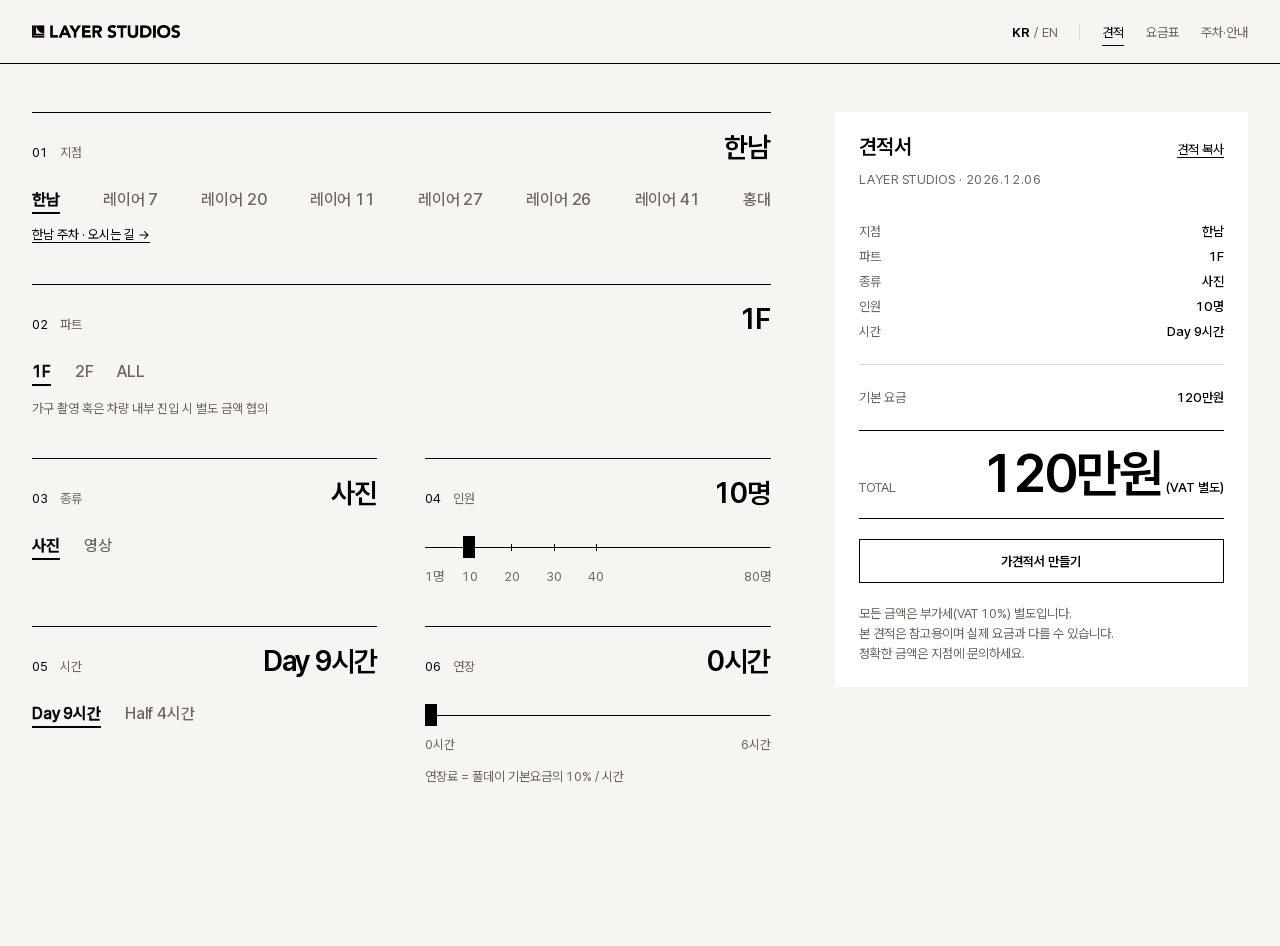
==== index.html @ f5bd0061 "Paper-toned page with the receipt as a white sheet - Page and header use an off-white paper colour (" ====
<!DOCTYPE html>
<html lang="ko">

<head>
    <meta charset="UTF-8">
    <meta name="viewport" content="width=device-width, initial-scale=1.0, viewport-fit=cover">
    <!-- 지점 주소(/hannam, /layer7 …)로 열려도 상대 경로 파일은 항상 루트에서 찾는다 -->
    <base href="/">
    <title>LAYER STUDIOS — 견적 산출기</title>
    <meta name="theme-color" content="#f6f5f1">

    <!-- SVG를 우선 쓰고, 지원하지 않는 브라우저는 .ico로 떨어진다 -->
    <link rel="icon" href="favicon.svg" type="image/svg+xml">
    <link rel="icon" href="favicon.ico" sizes="16x16 32x32 48x48">
    <link rel="apple-touch-icon" href="apple-touch-icon.png">
    <!-- Pretendard v1.3.9 자체 호스팅 (fonts/). 외부 CDN 의존 없음.
         동적 서브셋이라 브라우저는 화면에 실제 쓰인 글자의 조각만 내려받는다. -->
    <link rel="stylesheet" href="fonts/inter-tight.css">
    <link rel="stylesheet" href="fonts/pretendard.css">
    <link rel="stylesheet" href="style.css">
</head>

<body>
    <header class="masthead">
        <!-- 본문(.workbench)과 같은 폭·여백으로 맞춘다 -->
        <div class="mh-in">
            <a class="mh-logo" href="./" aria-label="LAYER STUDIOS">
                <img src="logo.png" alt="LAYER STUDIOS" decoding="async">
            </a>
            <!-- 계산기 ↔ 요금표 전환. 요금표는 같은 지점·선택을 공유한다 -->
            <nav class="mh-nav" aria-label="화면 전환">
                <!-- 언어 전환. 누르면 반대 언어로 바뀌고, 라벨은 바꿀 대상 언어를 보여준다 -->
                <button class="mh-lang" id="lang-btn" data-lang-toggle aria-label="English"><span class="on">KR</span><i>/</i><span>EN</span></button>
                <button data-view="calc" class="on" aria-pressed="true" data-i18n="nav_calc">견적</button>
                <button data-view="sheet" aria-pressed="false" data-i18n="nav_sheet">요금표</button>
                <button data-view="info" aria-pressed="false" data-i18n="nav_info">주차·안내</button>
            </nav>
        </div>
    </header>

    <main class="workbench">
        <!-- ── 조작 패널 ────────────────────────────── -->
        <section class="controls">
            <div class="row">
                <div class="row-h"><span class="row-n">01</span><span data-i18n="row_studio">지점</span><em id="v-studio">한남</em></div>
                <div class="opts" id="opts-studio">
                    <button data-set="studio" data-v="HANNAM" class="on">한남</button>
                    <button data-set="studio" data-v="LAYER7">레이어 7</button>
                    <button data-set="studio" data-v="LAYER20">레이어 20</button>
                    <button data-set="studio" data-v="LAYER11">레이어 11</button>
                    <button data-set="studio" data-v="LAYER27">레이어 27</button>
                    <button data-set="studio" data-v="LAYER26">레이어 26</button>
                    <button data-set="studio" data-v="LAYER41">레이어 41</button>
                    <button data-set="studio" data-v="HONGDAE">홍대</button>
                </div>
                <!-- 지점을 고른 직후가 주차·위치가 궁금해지는 때 — 그 지점의 안내 화면으로 바로 간다 (app.js paint가 채운다) -->
                <a class="row-link" id="info-link" href="/hannam/info" data-goto="info">한남 주차 · 오시는 길 →</a>
            </div>

            <div class="row">
                <div class="row-h"><span class="row-n">02</span><span data-i18n="row_part">파트</span><em id="v-part">1F</em></div>
                <div class="opts" id="opts-part"></div>
                <p class="note" data-i18n="note_part">가구 촬영 혹은 차량 내부 진입 시 별도 금액 협의</p>
            </div>

            <div class="row" id="row-type">
                <div class="row-h"><span class="row-n">03</span><span data-i18n="row_type">종류</span><em id="v-type">사진</em></div>
                <div class="opts">
                    <button data-set="type" data-v="photo" class="on" data-i18n="type_photo">사진</button>
                    <button data-set="type" data-v="video" data-i18n="type_video">영상</button>
                </div>
            </div>

            <div class="row">
                <div class="row-h"><span class="row-n">04</span><span data-i18n="row_personnel">인원</span><em id="v-personnel">10명</em></div>
                <div class="slider">
                    <div class="track">
                        <input type="range" data-rng="personnel" id="rng-personnel" min="1" max="80" value="10" step="1"
                            aria-label="촬영 인원">
                        <!-- 요금이 바뀌는 인원 구간의 끝. app.js renderTicks가 지점별로 채운다 -->
                        <div class="ticks" id="ticks-personnel" aria-hidden="true"></div>
                    </div>
                    <div class="scale" id="scale-personnel"><span>1명</span><span>80명</span></div>
                </div>
            </div>

            <div class="row" id="row-time">
                <div class="row-h"><span class="row-n">05</span><span data-i18n="row_time">시간</span><em id="v-time">Day 9시간</em></div>
                <div class="opts" id="time-dayhalf">
                    <button data-set="time" data-v="day" class="on" data-i18n="day9">Day 9시간</button>
                    <button data-set="time" data-v="half" data-i18n="half4">Half 4시간</button>
                </div>
                <div class="slider" id="time-hourly" hidden>
                    <input type="range" data-rng="hours" id="rng-hours" min="1" max="12" value="1" step="1"
                        aria-label="이용 시간">
                    <div class="scale" id="scale-hours"><span>1시간</span><span>12시간</span></div>
                </div>
            </div>

            <div class="row" id="row-extra">
                <div class="row-h"><span class="row-n">06</span><span data-i18n="row_extra">연장</span><em id="v-extra">0시간</em></div>
                <div class="slider">
                    <input type="range" data-rng="extraHours" id="rng-extra" min="0" max="6" value="0" step="1"
                        aria-label="연장 시간">
                    <div class="scale" id="scale-extra"><span>0시간</span><span>6시간</span></div>
                </div>
                <p class="note" data-i18n="note_extra">연장료 = 풀데이 기본요금의 10% / 시간</p>
            </div>

            <div class="row" id="row-options" hidden>
                <div class="row-h"><span class="row-n">07</span><span data-i18n="row_options">옵션</span><em class="tag" data-i18n="tag_hongdae">홍대 전용</em></div>
                <div class="opts opts-check">
                    <button data-opt="GREENHOUSE"><span data-i18n="opt_greenhouse">그린하우스</span> <b id="p-greenhouse">+4만원/시간</b></button>
                    <!-- 백가든은 전관(16인 이상)에서만 추가 옵션. 시간제 A 는 백가든이 포함된 요금이다 -->
                    <button data-opt="BACKGARDEN" hidden><span data-i18n="opt_backgarden">백가든</span> <b id="p-backgarden"></b></button>
                </div>
            </div>
        </section>

        <!-- ── 요금표 ───────────────────────────────── -->
        <!-- 엔진 데이터로 표를 그리고, 현재 선택된 칸을 강조한다.
             칸을 누르면 그 조건이 계산기에 그대로 반영된다.
             아래에는 도면이 들어간 원본 요금표 이미지를 붙인다. -->
        <section class="sheet" id="sheet-view" hidden>
            <div class="row">
                <div class="row-h"><span class="row-n">01</span><span data-i18n="row_studio">지점</span><em id="v-studio-sheet">한남</em></div>
                <div class="opts" id="opts-studio-sheet"></div>
            </div>
            <div class="sh" id="sheet-body"></div>
        </section>

        <!-- ── 안내 ─────────────────────────────────── -->
        <!-- 지점별 주소 · 오시는 길 · 주차 · 발전차 · 전력. 내용은 info.js -->
        <section class="sheet info" id="info-view" hidden>
            <div class="row">
                <div class="row-h"><span class="row-n">01</span><span data-i18n="row_studio">지점</span><em id="v-studio-info">한남</em></div>
                <div class="opts" id="opts-studio-info"></div>
            </div>
            <div id="info-body"></div>
        </section>

        <!-- ── 견적서 ───────────────────────────────── -->
        <aside class="dock" id="dock">
            <button class="peek" id="peek" aria-expanded="false" aria-controls="paper">
                <span class="peek-k">Total</span>
                <span class="peek-v" id="peek-v">120만원</span>
                <span class="peek-cue" id="peek-cue">견적서</span>
            </button>

            <div class="paper" id="paper">
                <div class="paper-in">
                    <div class="rc-head">
                        <div class="rc-title" data-i18n="rc_title">견적서</div>
                        <!-- 견적 내용을 글자로 복사 — 메신저·메일에 바로 붙인다. 내용은 app.js paint가 채운다 -->
                        <button class="copy" id="rc-copy" data-i18n="rc_copy">견적 복사</button>
                    </div>
                    <div class="rc-meta" id="rc-meta">LAYER STUDIOS</div>
                    <div id="rc-spec"></div>
                    <div class="rc-rule"></div>
                    <div id="rc-charges"></div>
                    <div id="rc-total"></div>
                    <div id="rc-stamp"></div>
                    <!-- 지금 견적을 A4 문서로 연다 (app.js renderDoc) -->
                    <button class="rc-doc" id="doc-open" data-i18n="doc_open">가견적서 만들기</button>
                    <p class="rc-foot" data-i18n-html="rc_foot">모든 금액은 부가세(VAT 10%) 별도입니다.<br>본 견적은 참고용이며 실제 요금과 다를 수 있습니다.<br>정확한 금액은 지점에 문의하세요.</p>
                </div>
            </div>
        </aside>
    </main>

    <div class="dock-scrim" id="dock-scrim"></div>

    <!-- ── 가견적서 — 화면 전체를 덮는 A4 문서. 인쇄하면 이 종이만 나온다 ── -->
    <div class="doc" id="doc" hidden role="dialog" aria-modal="true" aria-labelledby="doc-print">
        <div class="doc-bar">
            <button data-doc-close data-i18n="doc_close">닫기</button>
            <button class="doc-go" id="doc-print" data-doc-print data-i18n="doc_print">PDF로 저장 / 인쇄</button>
        </div>
        <!-- 좁은 화면에서만 보이는 입력 칸. 아래 종이는 축소된 미리보기라 여기서 적는다 -->
        <form class="doc-form" id="doc-form" onsubmit="return false">
            <label><span data-i18n="doc_to">수신</span><input data-doc="to" autocomplete="off"></label>
            <label><span data-i18n="doc_shoot">촬영 예정일</span><input data-doc="shoot" autocomplete="off"></label>
            <label><span data-i18n="doc_memo">비고</span><textarea data-doc="memo" rows="1"></textarea></label>
        </form>
        <!-- 종이는 늘 A4 폭(794px)으로 짜고, 화면이 좁으면 통째로 축소한다 (app.js fitDoc) -->
        <div class="doc-fit" id="doc-fit"><article class="doc-page" id="doc-page"></article></div>
    </div>

    <script src="engine.js"></script>
    <script src="info.js"></script>
    <script src="app.js"></script>
</body>

</html>
---- fonts/inter-tight.css ----
/*
Inter Tight — 영문·숫자용. 한글은 Pretendard가 맡는다.
Copyright 2022 The Inter Tight Project Authors (https://github.com/googlefonts/inter-tight)

This Font Software is licensed under the SIL Open Font License, Version 1.1.
The license text is in OFL.txt in this folder, and is also available with a FAQ at:
http://scripts.sil.org/OFL
*/
/* latin — 가변 폰트 한 파일로 굵기 100~900을 모두 쓴다 */
@font-face {
	font-family: 'Inter Tight';
	font-style: normal;
	font-display: swap;
	font-weight: 100 900;
	src: url(./woff2/InterTight.latin.woff2) format('woff2');
	unicode-range: U+0000-00FF, U+0131, U+0152-0153, U+02BB-02BC, U+02C6, U+02DA, U+02DC, U+0304, U+0308, U+0329, U+2000-206F, U+20AC, U+2122, U+2191, U+2193, U+2212, U+2215, U+FEFF, U+FFFD;
}
---- fonts/pretendard.css ----
/*
Copyright (c) 2021 Kil Hyung-jin, with Reserved Font Name Pretendard.
https://github.com/orioncactus/pretendard

This Font Software is licensed under the SIL Open Font License, Version 1.1.
This license is copied below, and is also available with a FAQ at:
http://scripts.sil.org/OFL
*/
/* [0] */
@font-face {
	font-family: 'Pretendard Variable';
	font-style: normal;
	font-display: swap;
	font-weight: 45 920;
	src: url(./woff2/PretendardVariable.subset.0.woff2) format('woff2-variations');
	unicode-range: U+f9ca-fa0b, U+ff03-ff05, U+ff07, U+ff0a-ff0b, U+ff0d-ff19, U+ff1b, U+ff1d, U+ff20-ff5b, U+ff5d, U+ffe0-ffe3, U+ffe5-ffe6;
}

/* [1] */
@font-face {
	font-family: 'Pretendard Variable';
	font-style: normal;
	font-display: swap;
	font-weight: 45 920;
	src: url(./woff2/PretendardVariable.subset.1.woff2) format('woff2-variations');
	unicode-range: U+d723-d728, U+d72a-d733, U+d735-d748, U+d74a-d74f, U+d752-d753, U+d755-d757, U+d75a-d75f, U+d762-d764, U+d766-d768, U+d76a-d76b, U+d76d-d76f, U+d771-d787, U+d789-d78b, U+d78d-d78f, U+d791-d797, U+d79a, U+d79c, U+d79e-d7a3, U+f900-f909, U+f90b-f92e;
}

/* [2] */
@font-face {
	font-family: 'Pretendard Variable';
	font-style: normal;
	font-display: swap;
	font-weight: 45 920;
	src: url(./woff2/PretendardVariable.subset.2.woff2) format('woff2-variations');
	unicode-range: U+d679-d68b, U+d68e-d69e, U+d6a0, U+d6a2-d6a7, U+d6a9-d6c3, U+d6c6-d6c7, U+d6c9-d6cb, U+d6cd-d6d3, U+d6d5-d6d6, U+d6d8-d6e3, U+d6e5-d6e7, U+d6e9-d6fb, U+d6fd-d717, U+d719-d71f, U+d721-d722;
}

/* [3] */
@font-face {
	font-family: 'Pretendard Variable';
	font-style: normal;
	font-display: swap;
	font-weight: 45 920;
	src: url(./woff2/PretendardVariable.subset.3.woff2) format('woff2-variations');
	unicode-range: U+d5bc-d5c7, U+d5ca-d5cb, U+d5cd-d5cf, U+d5d1-d5d7, U+d5d9-d5da, U+d5dc, U+d5de-d5e3, U+d5e6-d5e7, U+d5e9-d5eb, U+d5ed-d5f6, U+d5f8, U+d5fa-d5ff, U+d602-d603, U+d605-d607, U+d609-d60f, U+d612-d613, U+d616-d61b, U+d61d-d637, U+d63a-d63b, U+d63d-d63f, U+d641-d647, U+d64a-d64c, U+d64e-d653, U+d656-d657, U+d659-d65b, U+d65d-d666, U+d668, U+d66a-d678;
}

/* [4] */
@font-face {
	font-family: 'Pretendard Variable';
	font-style: normal;
	font-display: swap;
	font-weight: 45 920;
	src: url(./woff2/PretendardVariable.subset.4.woff2) format('woff2-variations');
	unicode-range: U+d507, U+d509-d50b, U+d50d-d513, U+d515-d53b, U+d53e-d53f, U+d541-d543, U+d545-d54c, U+d54e, U+d550, U+d552-d557, U+d55a-d55b, U+d55d-d55f, U+d561-d564, U+d566-d567, U+d56a, U+d56c, U+d56e-d573, U+d576-d577, U+d579-d583, U+d585-d586, U+d58a-d5a4, U+d5a6-d5bb;
}

/* [5] */
@font-face {
	font-family: 'Pretendard Variable';
	font-style: normal;
	font-display: swap;
	font-weight: 45 920;
	src: url(./woff2/PretendardVariable.subset.5.woff2) format('woff2-variations');
	unicode-range: U+d464-d477, U+d47a-d47b, U+d47d-d47f, U+d481-d487, U+d489-d48a, U+d48c, U+d48e-d4e7, U+d4e9-d503, U+d505-d506;
}

/* [6] */
@font-face {
	font-family: 'Pretendard Variable';
	font-style: normal;
	font-display: swap;
	font-weight: 45 920;
	src: url(./woff2/PretendardVariable.subset.6.woff2) format('woff2-variations');
	unicode-range: U+d3bf-d3c7, U+d3ca-d3cf, U+d3d1-d3eb, U+d3ee-d3ef, U+d3f1-d3f3, U+d3f5-d3fb, U+d3fd-d400, U+d402-d45b, U+d45d-d463;
}

/* [7] */
@font-face {
	font-family: 'Pretendard Variable';
	font-style: normal;
	font-display: swap;
	font-weight: 45 920;
	src: url(./woff2/PretendardVariable.subset.7.woff2) format('woff2-variations');
	unicode-range: U+d2ff, U+d302-d304, U+d306-d30b, U+d30f, U+d311-d313, U+d315-d31b, U+d31e, U+d322-d324, U+d326-d327, U+d32a-d32b, U+d32d-d32f, U+d331-d337, U+d339-d33c, U+d33e-d37b, U+d37e-d37f, U+d381-d383, U+d385-d38b, U+d38e-d390, U+d392-d397, U+d39a-d39b, U+d39d-d39f, U+d3a1-d3a7, U+d3a9-d3aa, U+d3ac, U+d3ae-d3b3, U+d3b5-d3b7, U+d3b9-d3bb, U+d3bd-d3be;
}

/* [8] */
@font-face {
	font-family: 'Pretendard Variable';
	font-style: normal;
	font-display: swap;
	font-weight: 45 920;
	src: url(./woff2/PretendardVariable.subset.8.woff2) format('woff2-variations');
	unicode-range: U+d257-d27f, U+d281-d29b, U+d29d-d29f, U+d2a1-d2ab, U+d2ad-d2b7, U+d2ba-d2bb, U+d2bd-d2bf, U+d2c1-d2c7, U+d2c9-d2ef, U+d2f2-d2f3, U+d2f5-d2f7, U+d2f9-d2fe;
}

/* [9] */
@font-face {
	font-family: 'Pretendard Variable';
	font-style: normal;
	font-display: swap;
	font-weight: 45 920;
	src: url(./woff2/PretendardVariable.subset.9.woff2) format('woff2-variations');
	unicode-range: U+d1b4, U+d1b6-d1f3, U+d1f5-d22b, U+d22e-d22f, U+d231-d233, U+d235-d23b, U+d23d-d240, U+d242-d256;
}

/* [10] */
@font-face {
	font-family: 'Pretendard Variable';
	font-style: normal;
	font-display: swap;
	font-weight: 45 920;
	src: url(./woff2/PretendardVariable.subset.10.woff2) format('woff2-variations');
	unicode-range: U+d105-d12f, U+d132-d133, U+d135-d137, U+d139-d13f, U+d141-d142, U+d144, U+d146-d14b, U+d14e-d14f, U+d151-d153, U+d155-d15b, U+d15e-d187, U+d189-d19f, U+d1a2-d1a3, U+d1a5-d1a7, U+d1a9-d1af, U+d1b2-d1b3;
}

/* [11] */
@font-face {
	font-family: 'Pretendard Variable';
	font-style: normal;
	font-display: swap;
	font-weight: 45 920;
	src: url(./woff2/PretendardVariable.subset.11.woff2) format('woff2-variations');
	unicode-range: U+d04b-d04f, U+d051-d057, U+d059-d06b, U+d06d-d06f, U+d071-d073, U+d075-d07b, U+d07e-d0a3, U+d0a6-d0a7, U+d0a9-d0ab, U+d0ad-d0b3, U+d0b6, U+d0b8, U+d0ba-d0bf, U+d0c2-d0c3, U+d0c5-d0c7, U+d0c9-d0cf, U+d0d2, U+d0d6-d0db, U+d0de-d0df, U+d0e1-d0e3, U+d0e5-d0eb, U+d0ee-d0f0, U+d0f2-d104;
}

/* [12] */
@font-face {
	font-family: 'Pretendard Variable';
	font-style: normal;
	font-display: swap;
	font-weight: 45 920;
	src: url(./woff2/PretendardVariable.subset.12.woff2) format('woff2-variations');
	unicode-range: U+cfa2-cfc3, U+cfc5-cfdf, U+cfe2-cfe3, U+cfe5-cfe7, U+cfe9-cff4, U+cff6-cffb, U+cffd-cfff, U+d001-d003, U+d005-d017, U+d019-d033, U+d036-d037, U+d039-d03b, U+d03d-d04a;
}

/* [13] */
@font-face {
	font-family: 'Pretendard Variable';
	font-style: normal;
	font-display: swap;
	font-weight: 45 920;
	src: url(./woff2/PretendardVariable.subset.13.woff2) format('woff2-variations');
	unicode-range: U+cef0-cef3, U+cef6, U+cef9-ceff, U+cf01-cf03, U+cf05-cf07, U+cf09-cf0f, U+cf11-cf12, U+cf14-cf1b, U+cf1d-cf1f, U+cf21-cf2f, U+cf31-cf53, U+cf56-cf57, U+cf59-cf5b, U+cf5d-cf63, U+cf66, U+cf68, U+cf6a-cf6f, U+cf71-cf84, U+cf86-cf8b, U+cf8d-cfa1;
}

/* [14] */
@font-face {
	font-family: 'Pretendard Variable';
	font-style: normal;
	font-display: swap;
	font-weight: 45 920;
	src: url(./woff2/PretendardVariable.subset.14.woff2) format('woff2-variations');
	unicode-range: U+ce3c-ce57, U+ce5a-ce5b, U+ce5d-ce5f, U+ce61-ce67, U+ce6a, U+ce6c, U+ce6e-ce73, U+ce76-ce77, U+ce79-ce7b, U+ce7d-ce83, U+ce85-ce88, U+ce8a-ce8f, U+ce91-ce93, U+ce95-ce97, U+ce99-ce9f, U+cea2, U+cea4-ceab, U+cead-cee3, U+cee6-cee7, U+cee9-ceeb, U+ceed-ceef;
}

/* [15] */
@font-face {
	font-family: 'Pretendard Variable';
	font-style: normal;
	font-display: swap;
	font-weight: 45 920;
	src: url(./woff2/PretendardVariable.subset.15.woff2) format('woff2-variations');
	unicode-range: U+cd92-cd93, U+cd96-cd97, U+cd99-cd9b, U+cd9d-cda3, U+cda6-cda8, U+cdaa-cdaf, U+cdb1-cdc3, U+cdc5-cdcb, U+cdcd-cde7, U+cde9-ce03, U+ce05-ce1f, U+ce22-ce34, U+ce36-ce3b;
}

/* [16] */
@font-face {
	font-family: 'Pretendard Variable';
	font-style: normal;
	font-display: swap;
	font-weight: 45 920;
	src: url(./woff2/PretendardVariable.subset.16.woff2) format('woff2-variations');
	unicode-range: U+ccef-cd07, U+cd0a-cd0b, U+cd0d-cd1a, U+cd1c, U+cd1e-cd2b, U+cd2d-cd5b, U+cd5d-cd77, U+cd79-cd91;
}

/* [17] */
@font-face {
	font-family: 'Pretendard Variable';
	font-style: normal;
	font-display: swap;
	font-weight: 45 920;
	src: url(./woff2/PretendardVariable.subset.17.woff2) format('woff2-variations');
	unicode-range: U+cc3f-cc43, U+cc46-cc47, U+cc49-cc4b, U+cc4d-cc53, U+cc55-cc58, U+cc5a-cc5f, U+cc61-cc97, U+cc9a-cc9b, U+cc9d-cc9f, U+cca1-cca7, U+ccaa, U+ccac, U+ccae-ccb3, U+ccb6-ccb7, U+ccb9-ccbb, U+ccbd-cccf, U+ccd1-cce3, U+cce5-ccee;
}

/* [18] */
@font-face {
	font-family: 'Pretendard Variable';
	font-style: normal;
	font-display: swap;
	font-weight: 45 920;
	src: url(./woff2/PretendardVariable.subset.18.woff2) format('woff2-variations');
	unicode-range: U+cb91-cbd3, U+cbd5-cbe3, U+cbe5-cc0b, U+cc0e-cc0f, U+cc11-cc13, U+cc15-cc1b, U+cc1d-cc20, U+cc23-cc27, U+cc2a-cc2b, U+cc2d, U+cc2f, U+cc31-cc37, U+cc3a, U+cc3c;
}

/* [19] */
@font-face {
	font-family: 'Pretendard Variable';
	font-style: normal;
	font-display: swap;
	font-weight: 45 920;
	src: url(./woff2/PretendardVariable.subset.19.woff2) format('woff2-variations');
	unicode-range: U+caf4-cb47, U+cb4a-cb90;
}

/* [20] */
@font-face {
	font-family: 'Pretendard Variable';
	font-style: normal;
	font-display: swap;
	font-weight: 45 920;
	src: url(./woff2/PretendardVariable.subset.20.woff2) format('woff2-variations');
	unicode-range: U+ca4a-ca4b, U+ca4e-ca4f, U+ca51-ca53, U+ca55-ca5b, U+ca5d-ca60, U+ca62-ca83, U+ca85-cabb, U+cabe-cabf, U+cac1-cac3, U+cac5-cacb, U+cacd-cad0, U+cad2, U+cad4-cad8, U+cada-caf3;
}

/* [21] */
@font-face {
	font-family: 'Pretendard Variable';
	font-style: normal;
	font-display: swap;
	font-weight: 45 920;
	src: url(./woff2/PretendardVariable.subset.21.woff2) format('woff2-variations');
	unicode-range: U+c996-c997, U+c99a-c99c, U+c99e-c9bf, U+c9c2-c9c3, U+c9c5-c9c7, U+c9c9-c9cf, U+c9d2, U+c9d4, U+c9d7-c9d8, U+c9db, U+c9de-c9df, U+c9e1-c9e3, U+c9e5-c9e6, U+c9e8-c9eb, U+c9ee-c9f0, U+c9f2-c9f7, U+c9f9-ca0b, U+ca0d-ca28, U+ca2a-ca49;
}

/* [22] */
@font-face {
	font-family: 'Pretendard Variable';
	font-style: normal;
	font-display: swap;
	font-weight: 45 920;
	src: url(./woff2/PretendardVariable.subset.22.woff2) format('woff2-variations');
	unicode-range: U+c8e9-c8f4, U+c8f6-c8fb, U+c8fe-c8ff, U+c901-c903, U+c905-c90b, U+c90e-c910, U+c912-c917, U+c919-c92b, U+c92d-c94f, U+c951-c953, U+c955-c96b, U+c96d-c973, U+c975-c987, U+c98a-c98b, U+c98d-c98f, U+c991-c995;
}

/* [23] */
@font-face {
	font-family: 'Pretendard Variable';
	font-style: normal;
	font-display: swap;
	font-weight: 45 920;
	src: url(./woff2/PretendardVariable.subset.23.woff2) format('woff2-variations');
	unicode-range: U+c841-c84b, U+c84d-c86f, U+c872-c873, U+c875-c877, U+c879-c87f, U+c882-c884, U+c887-c88a, U+c88d-c8c3, U+c8c5-c8df, U+c8e1-c8e8;
}

/* [24] */
@font-face {
	font-family: 'Pretendard Variable';
	font-style: normal;
	font-display: swap;
	font-weight: 45 920;
	src: url(./woff2/PretendardVariable.subset.24.woff2) format('woff2-variations');
	unicode-range: U+c779-c77b, U+c77e-c782, U+c786, U+c78b, U+c78d, U+c78f, U+c792-c793, U+c795, U+c797, U+c799-c79f, U+c7a2, U+c7a7-c7ab, U+c7ae-c7bb, U+c7bd-c7c0, U+c7c2-c7c7, U+c7c9-c7dc, U+c7de-c7ff, U+c802-c803, U+c805-c807, U+c809, U+c80b-c80f, U+c812, U+c814, U+c817-c81b, U+c81e-c81f, U+c821-c823, U+c825-c82e, U+c830-c837, U+c839-c83b, U+c83d-c840;
}

/* [25] */
@font-face {
	font-family: 'Pretendard Variable';
	font-style: normal;
	font-display: swap;
	font-weight: 45 920;
	src: url(./woff2/PretendardVariable.subset.25.woff2) format('woff2-variations');
	unicode-range: U+c6bb-c6bf, U+c6c2, U+c6c4, U+c6c6-c6cb, U+c6ce-c6cf, U+c6d1-c6d3, U+c6d5-c6db, U+c6dd-c6df, U+c6e1-c6e7, U+c6e9-c6eb, U+c6ed-c6ef, U+c6f1-c6f8, U+c6fa-c703, U+c705-c707, U+c709-c70b, U+c70d-c716, U+c718, U+c71a-c71f, U+c722-c723, U+c725-c727, U+c729-c734, U+c736-c73b, U+c73e-c73f, U+c741-c743, U+c745-c74b, U+c74e-c750, U+c752-c757, U+c759-c773, U+c776-c777;
}

/* [26] */
@font-face {
	font-family: 'Pretendard Variable';
	font-style: normal;
	font-display: swap;
	font-weight: 45 920;
	src: url(./woff2/PretendardVariable.subset.26.woff2) format('woff2-variations');
	unicode-range: U+c5f5-c5fb, U+c5fe, U+c602-c605, U+c607, U+c609-c60f, U+c611-c61a, U+c61c-c623, U+c626-c627, U+c629-c62b, U+c62d, U+c62f-c632, U+c636, U+c638, U+c63a-c63f, U+c642-c643, U+c645-c647, U+c649-c652, U+c656-c65b, U+c65d-c65f, U+c661-c663, U+c665-c677, U+c679-c67b, U+c67d-c693, U+c696-c697, U+c699-c69b, U+c69d-c6a3, U+c6a6, U+c6a8, U+c6aa-c6af, U+c6b2-c6b3, U+c6b5-c6b7, U+c6b9-c6ba;
}

/* [27] */
@font-face {
	font-family: 'Pretendard Variable';
	font-style: normal;
	font-display: swap;
	font-weight: 45 920;
	src: url(./woff2/PretendardVariable.subset.27.woff2) format('woff2-variations');
	unicode-range: U+c517-c527, U+c52a-c52b, U+c52d-c52f, U+c531-c538, U+c53a, U+c53c, U+c53e-c543, U+c546-c547, U+c54b, U+c54d-c552, U+c556, U+c55a-c55b, U+c55d, U+c55f, U+c562-c563, U+c565-c567, U+c569-c56f, U+c572, U+c574, U+c576-c57b, U+c57e-c57f, U+c581-c583, U+c585-c586, U+c588-c58b, U+c58e, U+c590, U+c592-c596, U+c599-c5b3, U+c5b6-c5b7, U+c5ba, U+c5be-c5c3, U+c5ca-c5cb, U+c5cd, U+c5cf, U+c5d2-c5d3, U+c5d5-c5d7, U+c5d9-c5df, U+c5e1-c5e2, U+c5e4, U+c5e6-c5eb, U+c5ef, U+c5f1-c5f3;
}

/* [28] */
@font-face {
	font-family: 'Pretendard Variable';
	font-style: normal;
	font-display: swap;
	font-weight: 45 920;
	src: url(./woff2/PretendardVariable.subset.28.woff2) format('woff2-variations');
	unicode-range: U+c475-c4ef, U+c4f2-c4f3, U+c4f5-c4f7, U+c4f9-c4ff, U+c502-c50b, U+c50d-c516;
}

/* [29] */
@font-face {
	font-family: 'Pretendard Variable';
	font-style: normal;
	font-display: swap;
	font-weight: 45 920;
	src: url(./woff2/PretendardVariable.subset.29.woff2) format('woff2-variations');
	unicode-range: U+c3d0-c3d7, U+c3da-c3db, U+c3dd-c3de, U+c3e1-c3ec, U+c3ee-c3f3, U+c3f5-c42b, U+c42d-c463, U+c466-c474;
}

/* [30] */
@font-face {
	font-family: 'Pretendard Variable';
	font-style: normal;
	font-display: swap;
	font-weight: 45 920;
	src: url(./woff2/PretendardVariable.subset.30.woff2) format('woff2-variations');
	unicode-range: U+c32b-c367, U+c36a-c36b, U+c36d-c36f, U+c371-c377, U+c37a-c37b, U+c37e-c383, U+c385-c387, U+c389-c3cf;
}

/* [31] */
@font-face {
	font-family: 'Pretendard Variable';
	font-style: normal;
	font-display: swap;
	font-weight: 45 920;
	src: url(./woff2/PretendardVariable.subset.31.woff2) format('woff2-variations');
	unicode-range: U+c26a-c26b, U+c26d-c26f, U+c271-c273, U+c275-c27b, U+c27e-c287, U+c289-c28f, U+c291-c297, U+c299-c29a, U+c29c-c2a3, U+c2a5-c2a7, U+c2a9-c2ab, U+c2ad-c2b3, U+c2b6, U+c2b8, U+c2ba-c2bb, U+c2bd-c2db, U+c2de-c2df, U+c2e1-c2e2, U+c2e5-c2ea, U+c2ee, U+c2f0, U+c2f2-c2f5, U+c2f7, U+c2fa-c2fb, U+c2fd-c2ff, U+c301-c307, U+c309-c30c, U+c30e-c312, U+c315-c323, U+c325-c328, U+c32a;
}

/* [32] */
@font-face {
	font-family: 'Pretendard Variable';
	font-style: normal;
	font-display: swap;
	font-weight: 45 920;
	src: url(./woff2/PretendardVariable.subset.32.woff2) format('woff2-variations');
	unicode-range: U+c1bc-c1c3, U+c1c5-c1df, U+c1e1-c1fb, U+c1fd-c203, U+c205-c20c, U+c20e, U+c210-c217, U+c21a-c21b, U+c21d-c21e, U+c221-c227, U+c229-c22a, U+c22c, U+c22e, U+c230, U+c233-c24f, U+c251-c257, U+c259-c269;
}

/* [33] */
@font-face {
	font-family: 'Pretendard Variable';
	font-style: normal;
	font-display: swap;
	font-weight: 45 920;
	src: url(./woff2/PretendardVariable.subset.33.woff2) format('woff2-variations');
	unicode-range: U+c101-c11b, U+c11f, U+c121-c123, U+c125-c12b, U+c12e, U+c132-c137, U+c13a-c13b, U+c13d-c13f, U+c141-c147, U+c14a, U+c14c-c153, U+c155-c157, U+c159-c15b, U+c15d-c166, U+c169-c16f, U+c171-c177, U+c179-c18b, U+c18e-c18f, U+c191-c193, U+c195-c19b, U+c19d-c19e, U+c1a0, U+c1a2-c1a4, U+c1a6-c1bb;
}

/* [34] */
@font-face {
	font-family: 'Pretendard Variable';
	font-style: normal;
	font-display: swap;
	font-weight: 45 920;
	src: url(./woff2/PretendardVariable.subset.34.woff2) format('woff2-variations');
	unicode-range: U+c049-c057, U+c059-c05b, U+c05d-c05f, U+c061-c067, U+c069-c08f, U+c091-c0ab, U+c0ae-c0af, U+c0b1-c0b3, U+c0b5, U+c0b7-c0bb, U+c0be, U+c0c2-c0c7, U+c0ca-c0cb, U+c0cd-c0cf, U+c0d1-c0d7, U+c0d9-c0da, U+c0dc, U+c0de-c0e3, U+c0e5-c0eb, U+c0ed-c0f3, U+c0f6, U+c0f8, U+c0fa-c0ff;
}

/* [35] */
@font-face {
	font-family: 'Pretendard Variable';
	font-style: normal;
	font-display: swap;
	font-weight: 45 920;
	src: url(./woff2/PretendardVariable.subset.35.woff2) format('woff2-variations');
	unicode-range: U+bfa7-bfaf, U+bfb1-bfc4, U+bfc6-bfcb, U+bfce-bfcf, U+bfd1-bfd3, U+bfd5-bfdb, U+bfdd-c048;
}

/* [36] */
@font-face {
	font-family: 'Pretendard Variable';
	font-style: normal;
	font-display: swap;
	font-weight: 45 920;
	src: url(./woff2/PretendardVariable.subset.36.woff2) format('woff2-variations');
	unicode-range: U+bf07, U+bf09-bf3f, U+bf41-bf4f, U+bf52-bf54, U+bf56-bfa6;
}

/* [37] */
@font-face {
	font-family: 'Pretendard Variable';
	font-style: normal;
	font-display: swap;
	font-weight: 45 920;
	src: url(./woff2/PretendardVariable.subset.37.woff2) format('woff2-variations');
	unicode-range: U+be56, U+be58, U+be5c-be5f, U+be62-be63, U+be65-be67, U+be69-be74, U+be76-be7b, U+be7e-be7f, U+be81-be8e, U+be90, U+be92-bea7, U+bea9-becf, U+bed2-bed3, U+bed5-bed6, U+bed9-bee3, U+bee6-bf06;
}

/* [38] */
@font-face {
	font-family: 'Pretendard Variable';
	font-style: normal;
	font-display: swap;
	font-weight: 45 920;
	src: url(./woff2/PretendardVariable.subset.38.woff2) format('woff2-variations');
	unicode-range: U+bdb0-bdd3, U+bdd5-bdef, U+bdf1-be0b, U+be0d-be0f, U+be11-be13, U+be15-be43, U+be46-be47, U+be49-be4b, U+be4d-be53;
}

/* [39] */
@font-face {
	font-family: 'Pretendard Variable';
	font-style: normal;
	font-display: swap;
	font-weight: 45 920;
	src: url(./woff2/PretendardVariable.subset.39.woff2) format('woff2-variations');
	unicode-range: U+bd03, U+bd06, U+bd08, U+bd0a-bd0f, U+bd11-bd22, U+bd25-bd47, U+bd49-bd58, U+bd5a-bd7f, U+bd82-bd83, U+bd85-bd87, U+bd8a-bd8f, U+bd91-bd92, U+bd94, U+bd96-bd98, U+bd9a-bdaf;
}

/* [40] */
@font-face {
	font-family: 'Pretendard Variable';
	font-style: normal;
	font-display: swap;
	font-weight: 45 920;
	src: url(./woff2/PretendardVariable.subset.40.woff2) format('woff2-variations');
	unicode-range: U+bc4e-bc83, U+bc86-bc87, U+bc89-bc8b, U+bc8d-bc93, U+bc96, U+bc98, U+bc9b-bc9f, U+bca2-bca3, U+bca5-bca7, U+bca9-bcb2, U+bcb4-bcbb, U+bcbe-bcbf, U+bcc1-bcc3, U+bcc5-bccc, U+bcce-bcd0, U+bcd2-bcd4, U+bcd6-bcf3, U+bcf7, U+bcf9-bcfb, U+bcfd-bd02;
}

/* [41] */
@font-face {
	font-family: 'Pretendard Variable';
	font-style: normal;
	font-display: swap;
	font-weight: 45 920;
	src: url(./woff2/PretendardVariable.subset.41.woff2) format('woff2-variations');
	unicode-range: U+bb90-bba3, U+bba5-bbab, U+bbad-bbbf, U+bbc1-bbf7, U+bbfa-bbfb, U+bbfd-bbfe, U+bc01-bc07, U+bc09-bc0a, U+bc0e, U+bc10, U+bc12-bc13, U+bc17, U+bc19-bc1a, U+bc1e, U+bc20-bc23, U+bc26, U+bc28, U+bc2a-bc2c, U+bc2e-bc2f, U+bc32-bc33, U+bc35-bc37, U+bc39-bc3f, U+bc41-bc42, U+bc44, U+bc46-bc48, U+bc4a-bc4d;
}

/* [42] */
@font-face {
	font-family: 'Pretendard Variable';
	font-style: normal;
	font-display: swap;
	font-weight: 45 920;
	src: url(./woff2/PretendardVariable.subset.42.woff2) format('woff2-variations');
	unicode-range: U+bae6-bafb, U+bafd-bb17, U+bb19-bb33, U+bb37, U+bb39-bb3a, U+bb3d-bb43, U+bb45-bb46, U+bb48, U+bb4a-bb4f, U+bb51-bb53, U+bb55-bb57, U+bb59-bb62, U+bb64-bb8f;
}

/* [43] */
@font-face {
	font-family: 'Pretendard Variable';
	font-style: normal;
	font-display: swap;
	font-weight: 45 920;
	src: url(./woff2/PretendardVariable.subset.43.woff2) format('woff2-variations');
	unicode-range: U+ba30-ba37, U+ba3a-ba3b, U+ba3d-ba3f, U+ba41-ba47, U+ba49-ba4a, U+ba4c, U+ba4e-ba53, U+ba56-ba57, U+ba59-ba5b, U+ba5d-ba63, U+ba65-ba66, U+ba68-ba6f, U+ba71-ba73, U+ba75-ba77, U+ba79-ba84, U+ba86, U+ba88-baa7, U+baaa, U+baad-baaf, U+bab1-bab7, U+baba, U+babc, U+babe-bae5;
}

/* [44] */
@font-face {
	font-family: 'Pretendard Variable';
	font-style: normal;
	font-display: swap;
	font-weight: 45 920;
	src: url(./woff2/PretendardVariable.subset.44.woff2) format('woff2-variations');
	unicode-range: U+b96e-b973, U+b976-b977, U+b979-b97b, U+b97d-b983, U+b986, U+b988, U+b98a-b98d, U+b98f-b9ab, U+b9ae-b9af, U+b9b1-b9b3, U+b9b5-b9bb, U+b9be, U+b9c0, U+b9c2-b9c7, U+b9ca-b9cb, U+b9cd, U+b9d2-b9d7, U+b9da, U+b9dc, U+b9df-b9e0, U+b9e2, U+b9e6-b9e7, U+b9e9-b9f3, U+b9f6, U+b9f8, U+b9fb-ba2f;
}

/* [45] */
@font-face {
	font-family: 'Pretendard Variable';
	font-style: normal;
	font-display: swap;
	font-weight: 45 920;
	src: url(./woff2/PretendardVariable.subset.45.woff2) format('woff2-variations');
	unicode-range: U+b8bf-b8cb, U+b8cd-b8e0, U+b8e2-b8e7, U+b8ea-b8eb, U+b8ed-b8ef, U+b8f1-b8f7, U+b8fa, U+b8fc, U+b8fe-b903, U+b905-b917, U+b919-b91f, U+b921-b93b, U+b93d-b957, U+b95a-b95b, U+b95d-b95f, U+b961-b967, U+b969-b96c;
}

/* [46] */
@font-face {
	font-family: 'Pretendard Variable';
	font-style: normal;
	font-display: swap;
	font-weight: 45 920;
	src: url(./woff2/PretendardVariable.subset.46.woff2) format('woff2-variations');
	unicode-range: U+b80d-b80f, U+b811-b817, U+b81a, U+b81c-b823, U+b826-b827, U+b829-b82b, U+b82d-b833, U+b836, U+b83a-b83f, U+b841-b85b, U+b85e-b85f, U+b861-b863, U+b865-b86b, U+b86e, U+b870, U+b872-b8af, U+b8b1-b8be;
}

/* [47] */
@font-face {
	font-family: 'Pretendard Variable';
	font-style: normal;
	font-display: swap;
	font-weight: 45 920;
	src: url(./woff2/PretendardVariable.subset.47.woff2) format('woff2-variations');
	unicode-range: U+b74d-b75f, U+b761-b763, U+b765-b774, U+b776-b77b, U+b77e-b77f, U+b781-b783, U+b785-b78b, U+b78e, U+b792-b796, U+b79a-b79b, U+b79d-b7a7, U+b7aa, U+b7ae-b7b3, U+b7b6-b7c8, U+b7ca-b7eb, U+b7ee-b7ef, U+b7f1-b7f3, U+b7f5-b7fb, U+b7fe, U+b802-b806, U+b80a-b80b;
}

/* [48] */
@font-face {
	font-family: 'Pretendard Variable';
	font-style: normal;
	font-display: swap;
	font-weight: 45 920;
	src: url(./woff2/PretendardVariable.subset.48.woff2) format('woff2-variations');
	unicode-range: U+b6a7-b6aa, U+b6ac-b6b0, U+b6b2-b6ef, U+b6f1-b727, U+b72a-b72b, U+b72d-b72e, U+b731-b737, U+b739-b73a, U+b73c-b743, U+b745-b74c;
}

/* [49] */
@font-face {
	font-family: 'Pretendard Variable';
	font-style: normal;
	font-display: swap;
	font-weight: 45 920;
	src: url(./woff2/PretendardVariable.subset.49.woff2) format('woff2-variations');
	unicode-range: U+b605-b60f, U+b612-b617, U+b619-b624, U+b626-b69b, U+b69e-b6a3, U+b6a5-b6a6;
}

/* [50] */
@font-face {
	font-family: 'Pretendard Variable';
	font-style: normal;
	font-display: swap;
	font-weight: 45 920;
	src: url(./woff2/PretendardVariable.subset.50.woff2) format('woff2-variations');
	unicode-range: U+b55f, U+b562-b583, U+b585-b59f, U+b5a2-b5a3, U+b5a5-b5a7, U+b5a9-b5b2, U+b5b5-b5ba, U+b5bd-b604;
}

/* [51] */
@font-face {
	font-family: 'Pretendard Variable';
	font-style: normal;
	font-display: swap;
	font-weight: 45 920;
	src: url(./woff2/PretendardVariable.subset.51.woff2) format('woff2-variations');
	unicode-range: U+b4a5-b4b6, U+b4b8-b4bf, U+b4c1-b4c7, U+b4c9-b4db, U+b4de-b4df, U+b4e1-b4e2, U+b4e5-b4eb, U+b4ee, U+b4f0, U+b4f2-b513, U+b516-b517, U+b519-b51a, U+b51d-b523, U+b526, U+b528, U+b52b-b52f, U+b532-b533, U+b535-b537, U+b539-b53f, U+b541-b544, U+b546-b54b, U+b54d-b54f, U+b551-b55b, U+b55d-b55e;
}

/* [52] */
@font-face {
	font-family: 'Pretendard Variable';
	font-style: normal;
	font-display: swap;
	font-weight: 45 920;
	src: url(./woff2/PretendardVariable.subset.52.woff2) format('woff2-variations');
	unicode-range: U+b3f8-b3fb, U+b3fd-b40f, U+b411-b417, U+b419-b41b, U+b41d-b41f, U+b421-b427, U+b42a-b42b, U+b42d-b44f, U+b452-b453, U+b455-b457, U+b459-b45f, U+b462-b464, U+b466-b46b, U+b46d-b47f, U+b481-b4a3;
}

/* [53] */
@font-face {
	font-family: 'Pretendard Variable';
	font-style: normal;
	font-display: swap;
	font-weight: 45 920;
	src: url(./woff2/PretendardVariable.subset.53.woff2) format('woff2-variations');
	unicode-range: U+b342-b353, U+b356-b357, U+b359-b35b, U+b35d-b35e, U+b360-b363, U+b366, U+b368, U+b36a-b36d, U+b36f, U+b372-b373, U+b375-b377, U+b379-b37f, U+b381-b382, U+b384, U+b386-b38b, U+b38d-b3c3, U+b3c6-b3c7, U+b3c9-b3ca, U+b3cd-b3d3, U+b3d6, U+b3d8, U+b3da-b3f7;
}

/* [54] */
@font-face {
	font-family: 'Pretendard Variable';
	font-style: normal;
	font-display: swap;
	font-weight: 45 920;
	src: url(./woff2/PretendardVariable.subset.54.woff2) format('woff2-variations');
	unicode-range: U+b27c-b283, U+b285-b28f, U+b292-b293, U+b295-b297, U+b29a-b29f, U+b2a1-b2a4, U+b2a7-b2a9, U+b2ab, U+b2ad-b2c7, U+b2ca-b2cb, U+b2cd-b2cf, U+b2d1-b2d7, U+b2da, U+b2dc, U+b2de-b2e3, U+b2e7, U+b2e9-b2ea, U+b2ef-b2f3, U+b2f6, U+b2f8, U+b2fa-b2fb, U+b2fd-b2fe, U+b302-b303, U+b305-b307, U+b309-b30f, U+b312, U+b316-b31b, U+b31d-b341;
}

/* [55] */
@font-face {
	font-family: 'Pretendard Variable';
	font-style: normal;
	font-display: swap;
	font-weight: 45 920;
	src: url(./woff2/PretendardVariable.subset.55.woff2) format('woff2-variations');
	unicode-range: U+b1d6-b1e7, U+b1e9-b1fc, U+b1fe-b203, U+b206-b207, U+b209-b20b, U+b20d-b213, U+b216-b21f, U+b221-b257, U+b259-b273, U+b275-b27b;
}

/* [56] */
@font-face {
	font-family: 'Pretendard Variable';
	font-style: normal;
	font-display: swap;
	font-weight: 45 920;
	src: url(./woff2/PretendardVariable.subset.56.woff2) format('woff2-variations');
	unicode-range: U+b120-b122, U+b126-b127, U+b129-b12b, U+b12d-b133, U+b136, U+b138, U+b13a-b13f, U+b142-b143, U+b145-b14f, U+b151-b153, U+b156-b157, U+b159-b177, U+b17a-b17b, U+b17d-b17f, U+b181-b187, U+b189-b18c, U+b18e-b191, U+b195-b1a7, U+b1a9-b1cb, U+b1cd-b1d5;
}

/* [57] */
@font-face {
	font-family: 'Pretendard Variable';
	font-style: normal;
	font-display: swap;
	font-weight: 45 920;
	src: url(./woff2/PretendardVariable.subset.57.woff2) format('woff2-variations');
	unicode-range: U+b05f-b07b, U+b07e-b07f, U+b081-b083, U+b085-b08b, U+b08d-b097, U+b09b, U+b09d-b09f, U+b0a2-b0a7, U+b0aa, U+b0b0, U+b0b2, U+b0b6-b0b7, U+b0b9-b0bb, U+b0bd-b0c3, U+b0c6-b0c7, U+b0ca-b0cf, U+b0d1-b0df, U+b0e1-b0e4, U+b0e6-b107, U+b10a-b10b, U+b10d-b10f, U+b111-b112, U+b114-b117, U+b119-b11a, U+b11c-b11f;
}

/* [58] */
@font-face {
	font-family: 'Pretendard Variable';
	font-style: normal;
	font-display: swap;
	font-weight: 45 920;
	src: url(./woff2/PretendardVariable.subset.58.woff2) format('woff2-variations');
	unicode-range: U+afac-afb7, U+afba-afbb, U+afbd-afbf, U+afc1-afc6, U+afca-afcc, U+afce-afd3, U+afd5-afe7, U+afe9-afef, U+aff1-b00b, U+b00d-b00f, U+b011-b013, U+b015-b01b, U+b01d-b027, U+b029-b043, U+b045-b047, U+b049, U+b04b, U+b04d-b052, U+b055-b056, U+b058-b05c, U+b05e;
}

/* [59] */
@font-face {
	font-family: 'Pretendard Variable';
	font-style: normal;
	font-display: swap;
	font-weight: 45 920;
	src: url(./woff2/PretendardVariable.subset.59.woff2) format('woff2-variations');
	unicode-range: U+af03-af07, U+af09-af2b, U+af2e-af33, U+af35-af3b, U+af3e-af40, U+af44-af47, U+af4a-af5c, U+af5e-af63, U+af65-af7f, U+af81-afab;
}

/* [60] */
@font-face {
	font-family: 'Pretendard Variable';
	font-style: normal;
	font-display: swap;
	font-weight: 45 920;
	src: url(./woff2/PretendardVariable.subset.60.woff2) format('woff2-variations');
	unicode-range: U+ae56-ae5b, U+ae5e-ae60, U+ae62-ae64, U+ae66-ae67, U+ae69-ae6b, U+ae6d-ae83, U+ae85-aebb, U+aebf, U+aec1-aec3, U+aec5-aecb, U+aece, U+aed0, U+aed2-aed7, U+aed9-aef3, U+aef5-af02;
}

/* [61] */
@font-face {
	font-family: 'Pretendard Variable';
	font-style: normal;
	font-display: swap;
	font-weight: 45 920;
	src: url(./woff2/PretendardVariable.subset.61.woff2) format('woff2-variations');
	unicode-range: U+ad9c-ada3, U+ada5-adbf, U+adc1-adc3, U+adc5-adc7, U+adc9-add2, U+add4-addb, U+addd-addf, U+ade1-ade3, U+ade5-adf7, U+adfa-adfb, U+adfd-adff, U+ae02-ae07, U+ae0a, U+ae0c, U+ae0e-ae13, U+ae15-ae2f, U+ae31-ae33, U+ae35-ae37, U+ae39-ae3f, U+ae42, U+ae44, U+ae46-ae49, U+ae4b, U+ae4f, U+ae51-ae53, U+ae55;
}

/* [62] */
@font-face {
	font-family: 'Pretendard Variable';
	font-style: normal;
	font-display: swap;
	font-weight: 45 920;
	src: url(./woff2/PretendardVariable.subset.62.woff2) format('woff2-variations');
	unicode-range: U+ace2-ace3, U+ace5-ace6, U+ace9-acef, U+acf2, U+acf4, U+acf7-acfb, U+acfe-acff, U+ad01-ad03, U+ad05-ad0b, U+ad0d-ad10, U+ad12-ad1b, U+ad1d-ad33, U+ad35-ad48, U+ad4a-ad4f, U+ad51-ad6b, U+ad6e-ad6f, U+ad71-ad72, U+ad77-ad7c, U+ad7e, U+ad80, U+ad82-ad87, U+ad89-ad8b, U+ad8d-ad8f, U+ad91-ad9b;
}

/* [63] */
@font-face {
	font-family: 'Pretendard Variable';
	font-style: normal;
	font-display: swap;
	font-weight: 45 920;
	src: url(./woff2/PretendardVariable.subset.63.woff2) format('woff2-variations');
	unicode-range: U+ac25-ac2c, U+ac2e, U+ac30, U+ac32-ac37, U+ac39-ac3f, U+ac41-ac4c, U+ac4e-ac6f, U+ac72-ac73, U+ac75-ac76, U+ac79-ac7f, U+ac82, U+ac84-ac88, U+ac8a-ac8b, U+ac8d-ac8f, U+ac91-ac93, U+ac95-ac9b, U+ac9d-ac9e, U+aca1-aca7, U+acab, U+acad-acaf, U+acb1-acb7, U+acba-acbb, U+acbe-acc0, U+acc2-acc3, U+acc5-acdf;
}

/* [64] */
@font-face {
	font-family: 'Pretendard Variable';
	font-style: normal;
	font-display: swap;
	font-weight: 45 920;
	src: url(./woff2/PretendardVariable.subset.64.woff2) format('woff2-variations');
	unicode-range: U+99df, U+99ed, U+99f1, U+99ff, U+9a01, U+9a08, U+9a0e-9a0f, U+9a19, U+9a2b, U+9a30, U+9a36-9a37, U+9a40, U+9a43, U+9a45, U+9a4d, U+9a55, U+9a57, U+9a5a-9a5b, U+9a5f, U+9a62, U+9a65, U+9a69-9a6a, U+9aa8, U+9ab8, U+9ad3, U+9ae5, U+9aee, U+9b1a, U+9b27, U+9b2a, U+9b31, U+9b3c, U+9b41-9b45, U+9b4f, U+9b54, U+9b5a, U+9b6f, U+9b8e, U+9b91, U+9b9f, U+9bab, U+9bae, U+9bc9, U+9bd6, U+9be4, U+9be8, U+9c0d, U+9c10, U+9c12, U+9c15, U+9c25, U+9c32, U+9c3b, U+9c47, U+9c49, U+9c57, U+9ce5, U+9ce7, U+9ce9, U+9cf3-9cf4, U+9cf6, U+9d09, U+9d1b, U+9d26, U+9d28, U+9d3b, U+9d51, U+9d5d, U+9d60-9d61, U+9d6c, U+9d72, U+9da9, U+9daf, U+9db4, U+9dc4, U+9dd7, U+9df2, U+9df8-9dfa, U+9e1a, U+9e1e, U+9e75, U+9e79, U+9e7d, U+9e7f, U+9e92-9e93, U+9e97, U+9e9d, U+9e9f, U+9ea5, U+9eb4-9eb5, U+9ebb, U+9ebe, U+9ec3, U+9ecd-9ece, U+9ed4, U+9ed8, U+9edb-9edc, U+9ede, U+9ee8, U+9ef4, U+9f07-9f08, U+9f0e, U+9f13, U+9f20, U+9f3b, U+9f4a-9f4b, U+9f4e, U+9f52, U+9f5f, U+9f61, U+9f67, U+9f6a, U+9f6c, U+9f77, U+9f8d, U+9f90, U+9f95, U+9f9c, U+ac02-ac03, U+ac05-ac06, U+ac09-ac0f, U+ac17-ac18, U+ac1b, U+ac1e-ac1f, U+ac21-ac23;
}

/* [65] */
@font-face {
	font-family: 'Pretendard Variable';
	font-style: normal;
	font-display: swap;
	font-weight: 45 920;
	src: url(./woff2/PretendardVariable.subset.65.woff2) format('woff2-variations');
	unicode-range: U+338c-339c, U+339f-33a0, U+33a2-33cb, U+33cf-33d0, U+33d3, U+33d6, U+33d8, U+33db-33dd, U+4e01, U+4e03, U+4e07-4e08, U+4e11, U+4e14-4e15, U+4e18-4e19, U+4e1e, U+4e32, U+4e38-4e39, U+4e42-4e43, U+4e45, U+4e4d-4e4f, U+4e56, U+4e58-4e59, U+4e5d-4e5e, U+4e6b, U+4e6d, U+4e73, U+4e76-4e77, U+4e7e, U+4e82, U+4e86, U+4e88, U+4e8e, U+4e90-4e92, U+4e94-4e95, U+4e98, U+4e9b, U+4e9e, U+4ea1-4ea2, U+4ea4-4ea6, U+4ea8, U+4eab, U+4ead-4eae, U+4eb6, U+4ec0-4ec1, U+4ec4, U+4ec7, U+4ecb, U+4ecd, U+4ed4-4ed5, U+4ed7-4ed9, U+4edd, U+4edf, U+4ee4, U+4ef0, U+4ef2, U+4ef6-4ef7, U+4efb, U+4f01, U+4f09, U+4f0b, U+4f0d-4f11, U+4f2f, U+4f34, U+4f36, U+4f38, U+4f3a, U+4f3c-4f3d;
}

/* [66] */
@font-face {
	font-family: 'Pretendard Variable';
	font-style: normal;
	font-display: swap;
	font-weight: 45 920;
	src: url(./woff2/PretendardVariable.subset.66.woff2) format('woff2-variations');
	unicode-range: U+3136, U+3138, U+313a-3140, U+3143-3144, U+3150, U+3152, U+3154-3156, U+3158-315b, U+315d-315f, U+3162, U+3164-318c, U+318e, U+3200-321b, U+3231, U+3239, U+3251-325a, U+3260-327b, U+327e-327f, U+328a-3290, U+3294, U+329e, U+32a5, U+3380-3384, U+3388-338b;
}

/* [67] */
@font-face {
	font-family: 'Pretendard Variable';
	font-style: normal;
	font-display: swap;
	font-weight: 45 920;
	src: url(./woff2/PretendardVariable.subset.67.woff2) format('woff2-variations');
	unicode-range: U+2f7d, U+2f7f-2f8b, U+2f8e-2f90, U+2f92-2f97, U+2f99-2fa0, U+2fa2-2fa3, U+2fa5-2fa9, U+2fac-2fb1, U+2fb3-2fbc, U+2fc1-2fca, U+2fcd-2fd4, U+3003, U+3012-3019, U+301c, U+301e-3020, U+3036, U+3041, U+3043, U+3045, U+3047, U+3049, U+304e, U+3050, U+3052, U+3056, U+305a, U+305c, U+305e, U+3062, U+3065, U+306c, U+3070-307d, U+3080, U+3085, U+3087, U+308e, U+3090-3091, U+30a1, U+30a5, U+30a9, U+30ae, U+30b1-30b2, U+30b4, U+30b6, U+30bc-30be, U+30c2, U+30c5, U+30cc, U+30d2, U+30d4, U+30d8-30dd, U+30e4, U+30e6, U+30e8, U+30ee, U+30f0-30f2, U+30f4-30f6, U+3133, U+3135;
}

/* [68] */
@font-face {
	font-family: 'Pretendard Variable';
	font-style: normal;
	font-display: swap;
	font-weight: 45 920;
	src: url(./woff2/PretendardVariable.subset.68.woff2) format('woff2-variations');
	unicode-range: U+2541-254b, U+25a4-25a9, U+25b1, U+25b5, U+25b9, U+25bf, U+25c1, U+25c3, U+25c9-25ca, U+25cc, U+25ce, U+25d0-25d1, U+25e6, U+25ef, U+260f, U+261d, U+261f, U+262f, U+2660, U+2664, U+2667-2669, U+266d, U+266f, U+2716, U+271a, U+273d, U+2756, U+2776-277f, U+278a-2793, U+2963, U+2965, U+2ac5-2ac6, U+2acb-2acc, U+2f00, U+2f04, U+2f06, U+2f08, U+2f0a-2f0b, U+2f11-2f12, U+2f14, U+2f17-2f18, U+2f1c-2f1d, U+2f1f-2f20, U+2f23-2f26, U+2f28-2f29, U+2f2b, U+2f2d, U+2f2f-2f32, U+2f38, U+2f3c-2f40, U+2f42-2f4c, U+2f4f-2f52, U+2f54-2f58, U+2f5a-2f66, U+2f69-2f70, U+2f72-2f76, U+2f78, U+2f7a-2f7c;
}

/* [69] */
@font-face {
	font-family: 'Pretendard Variable';
	font-style: normal;
	font-display: swap;
	font-weight: 45 920;
	src: url(./woff2/PretendardVariable.subset.69.woff2) format('woff2-variations');
	unicode-range: U+2479-2487, U+249c-24d1, U+24d3-24d7, U+24d9-24e9, U+24eb-24f4, U+2500-2501, U+2503, U+250c-2513, U+2515-2516, U+2518-2540;
}

/* [70] */
@font-face {
	font-family: 'Pretendard Variable';
	font-style: normal;
	font-display: swap;
	font-weight: 45 920;
	src: url(./woff2/PretendardVariable.subset.70.woff2) format('woff2-variations');
	unicode-range: U+215b-215e, U+2162-2169, U+2170-2179, U+2195-2199, U+21b0-21b4, U+21bc, U+21c0, U+21c4-21c5, U+21cd, U+21cf-21d4, U+21e0-21e3, U+21e6-21e9, U+2200, U+2202-2203, U+2206-2209, U+220b-220c, U+220f, U+2211, U+2213, U+221a, U+221d-2220, U+2222, U+2225-2227, U+2229-222c, U+222e, U+2234-2237, U+223d, U+2243, U+2245, U+2248, U+2250-2253, U+225a, U+2260-2262, U+2264-2267, U+226a-226b, U+226e-2273, U+2276-2277, U+2279-227b, U+2280-2287, U+228a-228b, U+2295-2297, U+22a3-22a5, U+22bb-22bc, U+22ce-22cf, U+22da-22db, U+22ee-22ef, U+2306, U+2312, U+2314, U+2467-2478;
}

/* [71] */
@font-face {
	font-family: 'Pretendard Variable';
	font-style: normal;
	font-display: swap;
	font-weight: 45 920;
	src: url(./woff2/PretendardVariable.subset.71.woff2) format('woff2-variations');
	unicode-range: U+81-82, U+84, U+a2-a5, U+a7-a8, U+aa, U+ac, U+b1-b3, U+b6, U+b8-ba, U+bc-be, U+c0, U+c2, U+c6-cb, U+ce-d0, U+d4, U+d8-d9, U+db-dc, U+de-df, U+e6, U+eb, U+ee-f0, U+f4, U+f7-f9, U+fb, U+fe-ff, U+111, U+126-127, U+132-133, U+138, U+13f-142, U+149-14b, U+152-153, U+166-167, U+2bc, U+2c7, U+2d0, U+2d8-2d9, U+2db-2dd, U+391-394, U+396-3a1, U+3a3-3a9, U+3b2-3b6, U+3b8, U+3bc, U+3be-3c1, U+3c3-3c9, U+2010, U+2015-2016, U+2018-2019, U+201b, U+201f-2021, U+2025, U+2030, U+2033-2036, U+203c, U+203e, U+2042, U+2074, U+207a-207f, U+2081-2084, U+2109, U+2113, U+2116, U+2121, U+2126, U+212b, U+2153-2154;
}

/* [72] */
@font-face {
	font-family: 'Pretendard Variable';
	font-style: normal;
	font-display: swap;
	font-weight: 45 920;
	src: url(./woff2/PretendardVariable.subset.72.woff2) format('woff2-variations');
	unicode-range: U+e8, U+2da, U+2160, U+2194, U+3054, U+3058, U+306d, U+3086, U+308d, U+30ac, U+30bb, U+30c4, U+30cd-30ce, U+30e2, U+3132, U+3146, U+3149, U+339d, U+4e3b, U+4f0a, U+4fdd, U+4fe1, U+5409, U+540c, U+5834, U+592a-592b, U+5b9a, U+5dde, U+5e0c, U+5e73, U+5f0f, U+60f3, U+653f, U+661f, U+662f, U+667a, U+683c, U+6b4c, U+6c11, U+767c, U+76ee, U+76f4, U+77f3, U+79d1, U+7a7a, U+7b2c, U+7d22, U+8207, U+8a00, U+8a71, U+9280, U+9580, U+958b, U+96c6, U+9762, U+98df, U+9ed1, U+ac2d, U+adc8, U+add3, U+af48, U+b014, U+b134-b135, U+b158, U+b2aa, U+b35f, U+b6a4, U+b9cf, U+bb63, U+bd23, U+be91, U+c29b, U+c3f4, U+c42c, U+c55c, U+c573, U+c58f, U+c78c, U+c7dd, U+c8f5, U+cad1, U+cc48, U+cf10, U+cf20, U+d03c, U+d07d, U+d2a0, U+d30e, U+d38d, U+d3a8, U+d3c8, U+d5e5, U+d5f9, U+d6e4, U+f90a, U+ff02, U+ff1c;
}

/* [73] */
@font-face {
	font-family: 'Pretendard Variable';
	font-style: normal;
	font-display: swap;
	font-weight: 45 920;
	src: url(./woff2/PretendardVariable.subset.73.woff2) format('woff2-variations');
	unicode-range: U+3b1, U+2466, U+25a1, U+25a3, U+261c, U+3008-3009, U+305b, U+305d, U+3069, U+30a7, U+30ba, U+30cf, U+30ef, U+3151, U+3157, U+4e4b, U+4e5f, U+4e8c, U+4eca, U+4ed6, U+4f5b, U+50cf, U+5149, U+5165, U+5171, U+5229, U+529b, U+5316, U+539f, U+53f2, U+571f, U+5728, U+58eb, U+591c, U+5b78, U+5c11, U+5c55, U+5ddd, U+5e02, U+5fb7, U+60c5, U+610f, U+611f, U+6625, U+66f8, U+6797, U+679c, U+682a, U+6d2a, U+706b, U+7406, U+767b, U+76f8, U+77e5, U+7acb, U+898b, U+8a69, U+8def, U+8fd1, U+901a, U+90e8, U+91cd, U+975e, U+ae14, U+ae6c, U+aec0, U+afc7, U+afc9, U+b01c, U+b028, U+b308, U+b311, U+b314, U+b31c, U+b524, U+b560, U+b764, U+b920, U+b9e3, U+bd48, U+be7d, U+c0db, U+c231, U+c270, U+c2e3, U+c37d, U+c3ed, U+c530, U+c6a5, U+c6dc, U+c7a4, U+c954, U+c974, U+d000, U+d565, U+d667, U+d6c5, U+d79d, U+ff1e;
}

/* [74] */
@font-face {
	font-family: 'Pretendard Variable';
	font-style: normal;
	font-display: swap;
	font-weight: 45 920;
	src: url(./woff2/PretendardVariable.subset.74.woff2) format('woff2-variations');
	unicode-range: U+131, U+2032, U+2465, U+2642, U+3048, U+3051, U+3083-3084, U+308f, U+30c0, U+30d1, U+30d3, U+30d6, U+30df, U+30e7, U+3153, U+4e16, U+4e8b, U+4ee5, U+5206, U+52a0, U+52d5, U+53e4, U+53ef, U+54c1, U+57ce, U+597d, U+5b8c, U+5ea6, U+5f8c, U+5f97, U+6210, U+6240, U+624b, U+6728, U+6bd4, U+7236, U+7269, U+7279, U+738b, U+7528, U+7530, U+767e, U+798f, U+8005, U+8a18, U+90fd, U+91cc, U+9577, U+9593, U+98a8, U+ac20, U+acf6, U+ad90, U+af5d, U+af80, U+afcd, U+aff0, U+b0a1, U+b0b5, U+b1fd, U+b2fc, U+b380, U+b51b, U+b584, U+b5b3, U+b8fd, U+b93c, U+b9f4, U+bb44, U+bc08, U+bc27, U+bc49, U+be55, U+be64, U+bfb0, U+bfc5, U+c178, U+c21f, U+c314, U+c4f1, U+c58d, U+c664, U+c698, U+c6a7, U+c6c1, U+c9ed, U+cac0, U+cacc, U+cad9, U+ccb5, U+cdcc, U+d0e4, U+d143, U+d320, U+d330, U+d54d, U+ff06, U+ff1f, U+ff5e;
}

/* [75] */
@font-face {
	font-family: 'Pretendard Variable';
	font-style: normal;
	font-display: swap;
	font-weight: 45 920;
	src: url(./woff2/PretendardVariable.subset.75.woff2) format('woff2-variations');
	unicode-range: U+b4, U+20a9, U+20ac, U+2190, U+24d8, U+2502, U+2514, U+2592, U+25c7-25c8, U+2663, U+3060, U+3064, U+3081, U+3088, U+30a3, U+30a6, U+30aa, U+30b5, U+30c7, U+30ca-30cb, U+30d0, U+30e3, U+30e5, U+339e, U+4e09, U+4eac, U+4f5c, U+5167-5168, U+516c, U+51fa, U+5408, U+540d, U+591a, U+5b57, U+6211, U+65b9, U+660e, U+6642, U+6700, U+6b63, U+6e2f, U+7063, U+7532, U+793e, U+81ea, U+8272, U+82b1, U+897f, U+8eca, U+91ce, U+ac38, U+ad76, U+ae84, U+aecc, U+b07d, U+b0b1, U+b215, U+b2a0, U+b310, U+b3d7, U+b52a, U+b618, U+b775, U+b797, U+bcd5, U+bd59, U+be80, U+bea8, U+bed1, U+bee4-bee5, U+c060, U+c2ef, U+c329, U+c3dc, U+c597, U+c5bd, U+c5e5, U+c69c, U+c9d6, U+ca29, U+ca5c, U+ca84, U+cc39, U+cc3b, U+ce89, U+cee5, U+cf65, U+cf85, U+d058, U+d145, U+d22d, U+d325, U+d37d, U+d3ad, U+d769, U+ff0c;
}

/* [76] */
@font-face {
	font-family: 'Pretendard Variable';
	font-style: normal;
	font-display: swap;
	font-weight: 45 920;
	src: url(./woff2/PretendardVariable.subset.76.woff2) format('woff2-variations');
	unicode-range: U+2161, U+2228, U+2299, U+2464, U+2517, U+2640, U+3042, U+304a, U+3053, U+3061, U+307f, U+3082, U+308c, U+3092, U+30a8, U+30ab, U+30ad, U+30b0, U+30b3, U+30b7, U+30c1, U+30c6, U+30c9, U+30d5, U+30d7, U+30de, U+30e0-30e1, U+30ec-30ed, U+4e0b, U+4e0d, U+4ee3, U+53f0, U+548c, U+5b89, U+5bb6, U+5c0f, U+611b, U+6771, U+6aa2, U+6bcd, U+6c34, U+6cd5, U+6d77, U+767d, U+795e, U+8ecd, U+9999, U+9ad8, U+ac07, U+ac1a, U+ac40, U+ad0c, U+ad88, U+ada4, U+ae01, U+ae65, U+aebd, U+aec4, U+afe8, U+b139, U+b205, U+b383, U+b38c, U+b42c, U+b461, U+b55c, U+b78f, U+b8fb, U+b9f7, U+bafc, U+bc99, U+bed8, U+bfcd, U+c0bf, U+c0f9, U+c167, U+c204, U+c20f, U+c22f, U+c258, U+c298, U+c2bc, U+c388, U+c501, U+c50c, U+c5b9, U+c5ce, U+c641, U+c648, U+c73d, U+ca50, U+ca61, U+cc4c, U+ceac, U+d0d4, U+d5f7, U+d6d7, U+ff1a;
}

/* [77] */
@font-face {
	font-family: 'Pretendard Variable';
	font-style: normal;
	font-display: swap;
	font-weight: 45 920;
	src: url(./woff2/PretendardVariable.subset.77.woff2) format('woff2-variations');
	unicode-range: U+2103, U+2463, U+25c6, U+25cb, U+266c, U+3001, U+300a, U+3046, U+304c-304d, U+304f, U+3055, U+3059, U+3063, U+3066-3068, U+306f, U+3089, U+30b8, U+30bf, U+314f, U+4e0a, U+570b, U+5730, U+5916, U+5929, U+5c71, U+5e74, U+5fc3, U+601d, U+6027, U+63d0, U+6709, U+6734, U+751f, U+7684, U+82f1, U+9053, U+91d1, U+97f3, U+ac2f, U+ac4d, U+adc4, U+ade4, U+ae41, U+ae4d-ae4e, U+aed1, U+afb9, U+b0e0, U+b299, U+b365, U+b46c, U+b480, U+b4c8, U+b7b4, U+b819, U+b918, U+baab, U+bab9, U+be8f, U+bed7, U+c0ec, U+c19f, U+c1a5, U+c3d9, U+c464, U+c53d, U+c553, U+c570, U+c5cc, U+c633, U+c6a4, U+c7a3, U+c7a6, U+c886, U+c9d9-c9da, U+c9ec, U+ca0c, U+cc21, U+cd1b, U+cd78, U+cdc4, U+cef8, U+cfe4, U+d0a5, U+d0b5, U+d0ec, U+d15d, U+d188, U+d23c, U+d2ac, U+d729, U+d79b, U+ff01, U+ff08-ff09, U+ff5c;
}

/* [78] */
@font-face {
	font-family: 'Pretendard Variable';
	font-style: normal;
	font-display: swap;
	font-weight: 45 920;
	src: url(./woff2/PretendardVariable.subset.78.woff2) format('woff2-variations');
	unicode-range: U+2039-203a, U+223c, U+25b3, U+25b7, U+25bd, U+25cf, U+266a, U+3002, U+300b, U+304b, U+3057, U+305f, U+306a-306b, U+307e, U+308a-308b, U+3093, U+30a2, U+30af, U+30b9, U+30c3, U+30c8, U+30e9-30eb, U+33a1, U+4e00, U+524d, U+5357, U+5b50, U+7121, U+884c, U+9751, U+ac94, U+aebe, U+aecd, U+af08, U+af41, U+af49, U+b010, U+b053, U+b109, U+b11b, U+b128, U+b154, U+b291, U+b2e6, U+b301, U+b385, U+b525, U+b5b4, U+b729, U+b72f, U+b738, U+b7ff, U+b837, U+b975, U+ba67, U+bb47, U+bc1f, U+bd90, U+bfd4, U+c27c, U+c324, U+c379, U+c3e0, U+c465, U+c53b, U+c58c, U+c610, U+c653, U+c6cd, U+c813, U+c82f, U+c999, U+c9e0, U+cac4, U+cad3, U+cbd4, U+cc10, U+cc22, U+ccb8, U+ccbc, U+cda5, U+ce84, U+cea3, U+cf67, U+cfe1, U+d241, U+d30d, U+d31c, U+d391, U+d401, U+d479, U+d5c9, U+d5db, U+d649, U+d6d4;
}

/* [79] */
@font-face {
	font-family: 'Pretendard Variable';
	font-style: normal;
	font-display: swap;
	font-weight: 45 920;
	src: url(./woff2/PretendardVariable.subset.79.woff2) format('woff2-variations');
	unicode-range: U+b0, U+e9, U+2193, U+2462, U+260e, U+261e, U+300e-300f, U+3044, U+30a4, U+30fb-30fc, U+314d, U+5973, U+6545, U+6708, U+7537, U+ac89, U+ac9c, U+acc1, U+ad04, U+ad75, U+ad7d, U+ae45, U+ae61, U+af42, U+b0ab, U+b0af, U+b0b3, U+b12c, U+b194, U+b1a8, U+b220, U+b258, U+b284, U+b2ff, U+b315, U+b371, U+b3d4-b3d5, U+b460, U+b527, U+b534, U+b810, U+b818, U+b98e, U+ba55, U+bbac, U+bc0b, U+bc40, U+bca1, U+bccd, U+bd93, U+be54, U+be5a, U+bf08, U+bf50, U+bf55, U+bfdc, U+c0c0, U+c0d0, U+c0f4, U+c100, U+c11e, U+c170, U+c20d, U+c274, U+c290, U+c308, U+c369, U+c539, U+c587, U+c5ff, U+c6ec, U+c70c, U+c7ad, U+c7c8, U+c83c, U+c881, U+cb48, U+cc60, U+ce69, U+ce6b, U+ce75, U+cf04, U+cf08, U+cf55, U+cf70, U+cffc, U+d0b7, U+d1a8, U+d2c8, U+d384, U+d47c, U+d48b, U+d5dd, U+d5e8, U+d720, U+d759, U+f981;
}

/* [80] */
@font-face {
	font-family: 'Pretendard Variable';
	font-style: normal;
	font-display: swap;
	font-weight: 45 920;
	src: url(./woff2/PretendardVariable.subset.80.woff2) format('woff2-variations');
	unicode-range: U+e0, U+e2, U+395, U+3b7, U+3ba, U+2460-2461, U+25a0, U+3010-3011, U+306e, U+30f3, U+314a, U+314c, U+5927, U+65b0, U+7e41, U+97d3, U+9ad4, U+ad49, U+ae0b, U+ae0d, U+ae43, U+ae5d, U+aecf, U+af3c, U+af64, U+afd4, U+b080, U+b084, U+b0c5, U+b10c, U+b1e8, U+b2ac, U+b36e, U+b451, U+b515, U+b540, U+b561, U+b6ab, U+b6b1, U+b72c, U+b730, U+b744, U+b800, U+b8ec, U+b8f0, U+b904, U+b968, U+b96d, U+b987, U+b9d9, U+bb36, U+bb49, U+bc2d, U+bc43, U+bcf6, U+bd89, U+be57, U+be61, U+bed4, U+c090, U+c130, U+c148, U+c19c, U+c2f9, U+c36c, U+c37c, U+c384, U+c3df, U+c575, U+c584, U+c660, U+c719, U+c816, U+ca4d, U+ca54, U+cabc, U+cb49, U+cc14, U+cff5, U+d004, U+d038, U+d0b4, U+d0d3, U+d0e0, U+d0ed, U+d131, U+d1b0, U+d31f, U+d33d, U+d3a0, U+d3ab, U+d514, U+d584, U+d6a1, U+d6cc, U+d749, U+d760, U+d799;
}

/* [81] */
@font-face {
	font-family: 'Pretendard Variable';
	font-style: normal;
	font-display: swap;
	font-weight: 45 920;
	src: url(./woff2/PretendardVariable.subset.81.woff2) format('woff2-variations');
	unicode-range: U+24, U+60, U+3b9, U+3bb, U+3bd, U+2191, U+2606, U+300c-300d, U+3131, U+3134, U+3139, U+3141-3142, U+3148, U+3161, U+3163, U+321c, U+4eba, U+5317, U+ac31, U+ac77, U+ac9f, U+acb9, U+acf0-acf1, U+acfd, U+ad73, U+af3d, U+b00c, U+b04a, U+b057, U+b0c4, U+b188, U+b1cc, U+b214, U+b2db, U+b2ee, U+b304, U+b4ed, U+b518, U+b5bc, U+b625, U+b69c-b69d, U+b7ac, U+b801, U+b86c, U+b959, U+b95c, U+b985, U+ba48, U+bb58, U+bc0c, U+bc38, U+bc85, U+bc9a, U+bf40, U+c068, U+c0bd, U+c0cc, U+c12f, U+c149, U+c1e0, U+c22b, U+c22d, U+c250, U+c2fc, U+c300, U+c313, U+c370, U+c3d8, U+c557, U+c580, U+c5e3, U+c62e, U+c634, U+c6f0, U+c74d, U+c783, U+c78e, U+c796, U+c7bc, U+c92c, U+ca4c, U+cc1c, U+cc54, U+cc59, U+ce04, U+cf30, U+cfc4, U+d140, U+d321, U+d38c, U+d399, U+d54f, U+d587, U+d5d0, U+d6e8, U+d770;
}

/* [82] */
@font-face {
	font-family: 'Pretendard Variable';
	font-style: normal;
	font-display: swap;
	font-weight: 45 920;
	src: url(./woff2/PretendardVariable.subset.82.woff2) format('woff2-variations');
	unicode-range: U+d7, U+ea, U+fc, U+2192, U+25bc, U+3000, U+3137, U+3145, U+315c, U+7f8e, U+ac13, U+ac71, U+ac90, U+acb8, U+ace7, U+ad7f, U+ae50, U+aef4, U+af34, U+afbc, U+b048, U+b09a, U+b0ad, U+b0bc, U+b113, U+b125, U+b141, U+b20c, U+b2d9, U+b2ed, U+b367, U+b369, U+b374, U+b3cb, U+b4ec, U+b611, U+b760, U+b81b, U+b834, U+b8b0, U+b8e1, U+b989, U+b9d1, U+b9e1, U+b9fa, U+ba4d, U+ba78, U+bb35, U+bb54, U+bbf9, U+bc11, U+bcb3, U+bd05, U+bd95, U+bdd4, U+be10, U+bed0, U+bf51, U+c0d8, U+c232, U+c2b7, U+c2eb, U+c378, U+c500, U+c52c, U+c549, U+c568, U+c598, U+c5c9, U+c61b, U+c639, U+c67c, U+c717, U+c78a, U+c80a, U+c90c-c90d, U+c950, U+c9e7, U+cbe4, U+cca9, U+cce4, U+cdb0, U+ce78, U+ce94, U+ce98, U+cf8c, U+d018, U+d034, U+d0f1, U+d1b1, U+d280, U+d2f8, U+d338, U+d380, U+d3b4, U+d610, U+d69f, U+d6fc, U+d758;
}

/* [83] */
@font-face {
	font-family: 'Pretendard Variable';
	font-style: normal;
	font-display: swap;
	font-weight: 45 920;
	src: url(./woff2/PretendardVariable.subset.83.woff2) format('woff2-variations');
	unicode-range: U+e7, U+2022, U+203b, U+25c0, U+2605, U+2661, U+3147, U+318d, U+672c, U+8a9e, U+acaa, U+acbc, U+ad1c, U+ae4a, U+ae5c, U+b044, U+b054, U+b0c8-b0c9, U+b2a6, U+b2d0, U+b35c, U+b364, U+b428, U+b454, U+b465, U+b4b7, U+b4e3, U+b51c, U+b5a1, U+b784, U+b790, U+b7ab, U+b7f4, U+b82c, U+b835, U+b8e9, U+b8f8, U+b9d8, U+b9f9, U+ba5c, U+ba64, U+babd, U+bb18, U+bb3b, U+bbff, U+bc0d, U+bc45, U+bc97, U+bcbc, U+be45, U+be75, U+be7c, U+bfcc, U+c0b6, U+c0f7, U+c14b, U+c2b4, U+c30d, U+c4f8, U+c5bb, U+c5d1, U+c5e0, U+c5ee, U+c5fd, U+c606, U+c6c5, U+c6e0, U+c708, U+c81d, U+c820, U+c824, U+c878, U+c918, U+c96c, U+c9e4, U+c9f1, U+cc2e, U+cd09, U+cea1, U+cef5, U+cef7, U+cf64, U+cf69, U+cfe8, U+d035, U+d0ac, U+d230, U+d234, U+d2f4, U+d31d, U+d575, U+d578, U+d608, U+d614, U+d718, U+d751, U+d761, U+d78c, U+d790;
}

/* [84] */
@font-face {
	font-family: 'Pretendard Variable';
	font-style: normal;
	font-display: swap;
	font-weight: 45 920;
	src: url(./woff2/PretendardVariable.subset.84.woff2) format('woff2-variations');
	unicode-range: U+2665, U+3160, U+4e2d, U+6587, U+65e5, U+ac12, U+ac14, U+ac16, U+ac81, U+ad34, U+ade0, U+ae54, U+aebc, U+af2c, U+afc0, U+afc8, U+b04c, U+b08c, U+b099, U+b0a9, U+b0ac, U+b0ae, U+b0b8, U+b123, U+b179, U+b2e5, U+b2f7, U+b4c0, U+b531, U+b538, U+b545, U+b550, U+b5a8, U+b6f0, U+b728, U+b73b, U+b7ad, U+b7ed, U+b809, U+b864, U+b86d, U+b871, U+b9bf, U+b9f5, U+ba40, U+ba4b, U+ba58, U+ba87, U+baac, U+bbc0, U+bc16, U+bc34, U+bd07, U+bd99, U+be59, U+bfd0, U+c058, U+c0e4, U+c0f5, U+c12d, U+c139, U+c228, U+c529, U+c5c7, U+c635, U+c637, U+c735, U+c77d, U+c787, U+c789, U+c8c4, U+c989, U+c98c, U+c9d0, U+c9d3, U+cc0c, U+cc99, U+cd0c, U+cd2c, U+cd98, U+cda4, U+ce59, U+ce60, U+ce6d, U+cea0, U+d0d0-d0d1, U+d0d5, U+d14d, U+d1a4, U+d29c, U+d2f1, U+d301, U+d39c, U+d3bc, U+d4e8, U+d540, U+d5ec, U+d640, U+d750;
}

/* [85] */
@font-face {
	font-family: 'Pretendard Variable';
	font-style: normal;
	font-display: swap;
	font-weight: 45 920;
	src: url(./woff2/PretendardVariable.subset.85.woff2) format('woff2-variations');
	unicode-range: U+5e, U+25b2, U+25b6, U+314e, U+ac24, U+ace1, U+ace4, U+ae68, U+af2d, U+b0d0, U+b0e5, U+b150, U+b155, U+b193, U+b2c9, U+b2dd, U+b3c8, U+b3fc, U+b410, U+b458, U+b4dd, U+b5a0, U+b5a4, U+b5bb, U+b7b5, U+b838, U+b840, U+b86f, U+b8f9, U+b960, U+b9e5, U+bab8, U+bb50, U+bc1d, U+bc24-bc25, U+bca8, U+bcbd, U+bd04, U+bd10, U+bd24, U+be48, U+be5b, U+be68, U+c05c, U+c12c, U+c140, U+c15c, U+c168, U+c194, U+c219, U+c27d, U+c2a8, U+c2f1, U+c2f8, U+c368, U+c554-c555, U+c559, U+c564, U+c5d8, U+c5fc, U+c625, U+c65c, U+c6b1, U+c728, U+c794, U+c84c, U+c88c, U+c8e0, U+c8fd, U+c998, U+c9dd, U+cc0d, U+cc30, U+ceec, U+cf13, U+cf1c, U+cf5c, U+d050, U+d07c, U+d0a8, U+d134, U+d138, U+d154, U+d1f4, U+d2bc, U+d329, U+d32c, U+d3d0, U+d3f4, U+d3fc, U+d56b, U+d5cc, U+d600-d601, U+d639, U+d6c8, U+d754, U+d765;
}

/* [86] */
@font-face {
	font-family: 'Pretendard Variable';
	font-style: normal;
	font-display: swap;
	font-weight: 45 920;
	src: url(./woff2/PretendardVariable.subset.86.woff2) format('woff2-variations');
	unicode-range: U+3c-3d, U+2026, U+24d2, U+314b, U+ac11, U+acf3, U+ad74, U+ad81, U+adf9, U+ae34, U+af43, U+afb8, U+b05d, U+b07c, U+b110, U+b118, U+b17c, U+b180, U+b18d, U+b192, U+b2cc, U+b355, U+b378, U+b4a4, U+b4ef, U+b78d, U+b799, U+b7a9, U+b7fd, U+b807, U+b80c, U+b839, U+b9b4, U+b9db, U+ba3c, U+bab0, U+bba4, U+bc94, U+be4c, U+c154, U+c1c4, U+c26c, U+c2ac, U+c2ed, U+c4f4, U+c55e, U+c561, U+c571, U+c5b5, U+c5c4, U+c654-c655, U+c695, U+c6e8, U+c6f9, U+c724, U+c751, U+c775, U+c7a0, U+c7c1, U+c874, U+c880, U+c9d5, U+c9f8, U+cabd, U+cc29, U+cc2c, U+cca8, U+ccab, U+ccd0, U+ce21, U+ce35, U+ce7c, U+ce90, U+cee8, U+cef4, U+cfe0, U+d070, U+d0b9, U+d0c1, U+d0c4, U+d0c8, U+d15c, U+d1a1, U+d2c0, U+d300, U+d314, U+d3ed, U+d478, U+d480, U+d48d, U+d508, U+d53d, U+d5e4, U+d611, U+d61c, U+d68d, U+d6a8, U+d798;
}

/* [87] */
@font-face {
	font-family: 'Pretendard Variable';
	font-style: normal;
	font-display: swap;
	font-weight: 45 920;
	src: url(./woff2/PretendardVariable.subset.87.woff2) format('woff2-variations');
	unicode-range: U+23, U+25, U+5f, U+a9, U+ac08, U+ac78, U+aca8, U+acac, U+ace8, U+ad70, U+adc0, U+addc, U+b137, U+b140, U+b208, U+b290, U+b2f5, U+b3c5, U+b3cc, U+b420, U+b429, U+b529, U+b530, U+b77d, U+b79c, U+b7a8, U+b7c9, U+b7f0, U+b7fc, U+b828, U+b860, U+b9ad, U+b9c1, U+b9c9, U+b9dd-b9de, U+b9e8, U+ba38-ba39, U+babb, U+bc00, U+bc8c, U+bca0, U+bca4, U+bcd1, U+bcfc, U+bd09, U+bdf0, U+be60, U+c0ad, U+c0b4, U+c0bc, U+c190, U+c1fc, U+c220, U+c288, U+c2b9, U+c2f6, U+c528, U+c545, U+c558, U+c5bc, U+c5d4, U+c600, U+c644, U+c6c0, U+c6c3, U+c721, U+c798, U+c7a1, U+c811, U+c838, U+c871, U+c904, U+c990, U+c9dc, U+cc38, U+cc44, U+cca0, U+cd1d, U+cd95, U+cda9, U+ce5c, U+cf00, U+cf58, U+d150, U+d22c, U+d305, U+d328, U+d37c, U+d3f0, U+d551, U+d5a5, U+d5c8, U+d5d8, U+d63c, U+d64d, U+d669, U+d734, U+d76c;
}

/* [88] */
@font-face {
	font-family: 'Pretendard Variable';
	font-style: normal;
	font-display: swap;
	font-weight: 45 920;
	src: url(./woff2/PretendardVariable.subset.88.woff2) format('woff2-variations');
	unicode-range: U+26, U+2b, U+3e, U+40, U+7e, U+ac01, U+ac19, U+ac1d, U+aca0, U+aca9, U+acb0, U+ad8c, U+ae09, U+ae38, U+ae40, U+aed8, U+b09c, U+b0a0, U+b108, U+b204, U+b298, U+b2d8, U+b2eb-b2ec, U+b2f4, U+b313, U+b358, U+b450, U+b4e0, U+b54c, U+b610, U+b780, U+b78c, U+b791, U+b8e8, U+b958, U+b974, U+b984, U+b9b0, U+b9bc-b9bd, U+b9ce, U+ba70, U+bbfc, U+bc0f, U+bc15, U+bc1b, U+bc31, U+bc95, U+bcc0, U+bcc4, U+bd81, U+bd88, U+c0c8, U+c11d, U+c13c, U+c158, U+c18d, U+c1a1, U+c21c, U+c4f0, U+c54a, U+c560, U+c5b8, U+c5c8, U+c5f4, U+c628, U+c62c, U+c678, U+c6cc, U+c808, U+c810, U+c885, U+c88b, U+c900, U+c988, U+c99d, U+c9c8, U+cc3d-cc3e, U+cc45, U+cd08, U+ce20, U+cee4, U+d074, U+d0a4, U+d0dd, U+d2b9, U+d3b8, U+d3c9, U+d488, U+d544, U+d559, U+d56d, U+d588, U+d615, U+d648, U+d655, U+d658, U+d65c;
}

/* [89] */
@font-face {
	font-family: 'Pretendard Variable';
	font-style: normal;
	font-display: swap;
	font-weight: 45 920;
	src: url(./woff2/PretendardVariable.subset.89.woff2) format('woff2-variations');
	unicode-range: U+d, U+7c, U+ac10, U+ac15, U+ac74, U+ac80, U+ac83, U+acc4, U+ad11, U+ad50, U+ad6d, U+adfc, U+ae00, U+ae08, U+ae4c, U+b0a8, U+b124, U+b144, U+b178, U+b274, U+b2a5, U+b2e8, U+b2f9, U+b354, U+b370, U+b418, U+b41c, U+b4f1, U+b514, U+b798, U+b808, U+b824-b825, U+b8cc, U+b978, U+b9d0, U+b9e4, U+baa9, U+bb3c, U+bc18, U+bc1c, U+bc30, U+bc84, U+bcf5, U+bcf8, U+bd84, U+be0c, U+be14, U+c0b0, U+c0c9, U+c0dd, U+c124, U+c2dd, U+c2e4, U+c2ec, U+c54c, U+c57c-c57d, U+c591, U+c5c5-c5c6, U+c5ed, U+c608, U+c640, U+c6b8, U+c6d4, U+c784, U+c7ac, U+c800-c801, U+c9c1, U+c9d1, U+cc28, U+cc98, U+cc9c, U+ccad, U+cd5c, U+cd94, U+cd9c, U+cde8, U+ce68, U+cf54, U+d0dc, U+d14c, U+d1a0, U+d1b5, U+d2f0, U+d30c, U+d310, U+d398, U+d45c, U+d50c, U+d53c, U+d560, U+d568, U+d589, U+d604, U+d6c4, U+d788;
}

/* [90] */
@font-face {
	font-family: 'Pretendard Variable';
	font-style: normal;
	font-display: swap;
	font-weight: 45 920;
	src: url(./woff2/PretendardVariable.subset.90.woff2) format('woff2-variations');
	unicode-range: U+ac04, U+ac1c, U+ac70, U+ac8c, U+acbd, U+acf5, U+acfc, U+ad00, U+ad6c, U+adf8, U+b098, U+b0b4, U+b294, U+b2c8, U+b300, U+b3c4, U+b3d9, U+b4dc, U+b4e4, U+b77c, U+b7ec, U+b85d, U+b97c, U+b9c8, U+b9cc, U+ba54, U+ba74, U+ba85, U+baa8, U+bb34, U+bb38, U+bbf8, U+bc14, U+bc29, U+bc88, U+bcf4, U+bd80, U+be44, U+c0c1, U+c11c, U+c120, U+c131, U+c138, U+c18c, U+c218, U+c2b5, U+c2e0, U+c544, U+c548, U+c5b4, U+c5d0, U+c5ec, U+c5f0, U+c601, U+c624, U+c694, U+c6a9, U+c6b0, U+c6b4, U+c6d0, U+c704, U+c720, U+c73c, U+c740, U+c744, U+c74c, U+c758, U+c77c, U+c785, U+c788, U+c790-c791, U+c7a5, U+c804, U+c815, U+c81c, U+c870, U+c8fc, U+c911, U+c9c4, U+ccb4, U+ce58, U+ce74, U+d06c, U+d0c0, U+d130, U+d2b8, U+d3ec, U+d504, U+d55c, U+d569, U+d574, U+d638, U+d654, U+d68c;
}

/* [91] */
@font-face {
	font-family: 'Pretendard Variable';
	font-style: normal;
	font-display: swap;
	font-weight: 45 920;
	src: url(./woff2/PretendardVariable.subset.91.woff2) format('woff2-variations');
	unicode-range: U+20-22, U+27-2a, U+2c-39, U+3a-3b, U+3f, U+41-4e, U+4f-5d, U+61-7b, U+7d, U+a0-a1, U+ab, U+ad-ae, U+b7, U+bb, U+bf, U+2013-2014, U+201c-201d, U+2122, U+ac00, U+ace0, U+ae30, U+b2e4, U+b85c, U+b9ac, U+c0ac, U+c2a4, U+c2dc, U+c774, U+c778, U+c9c0, U+d558;
}
---- style.css ----
/* ═══════════════════════════════════════════════════
   LAYER STUDIOS — 견적 산출기
   홈페이지(layerdemo2)의 디자인 언어를 그대로 따른다.
   종이색 바탕 · 검정 · 회색, 견적서만 흰 종이. Inter Tight(한글은 Pretendard),
   상자 없는 텍스트 탭, 1px 검정 실선, 32px 거터, 64px 고정 헤더.
   모바일 우선. 900px 이상에서 2단(조작 패널 | 견적서).
   ═══════════════════════════════════════════════════ */

:root {
    --black: #000;
    --white: #fff;
    /* 바탕은 순백이 아니라 옅은 종이색. 그 위에 견적서·가견적서만 흰 종이로 올라간다
       (책상 위의 종이). 회색과 선도 같은 온도로 맞춘다 */
    --page: #f6f5f1;
    --grey: #6a6761;     /* 종이색 바탕 대비 5.1:1 — 작은 주석도 읽히는 가장 옅은 회색 */
    --grey-off: #b0ada5; /* 고를 수 없는 항목 */
    --line: #dddbd3;     /* 종이색 위에서도 보이는 연한 선 */
    /* 영문·숫자는 Inter Tight, 한글은 Pretendard — 둘 다 사이트에 들어 있어 어느 기기에서나 같은 모양 */
    --sans: "Inter Tight", "Pretendard Variable", Pretendard, "Helvetica Neue", Helvetica, Arial, sans-serif;

    /* 글씨 단계: 본문 13 · 선택지 16 · 제목 21 · 선택값 28 · 큰 숫자 52(휴대폰 32~40).
       단계 사이를 넉넉히 벌려, 작은 글씨는 물러나고 고른 값과 합계가 먼저 보이게 한다 */
    --fs-ui: 13px;
    --fs-body: 13px;   /* 안내 본문 */
    --fs-tab: 16px;
    --fs-sub: 16px;    /* 안내 묶음 제목 */
    --fs-value: 28px;  /* 행 머리의 선택값 */
    --fs-table: 13px;  /* 요금표 숫자 — 좁은 화면에서 다섯 열이 들어가는 크기 */
    --fs-menu: 12px;   /* 헤더 메뉴 — 좁은 화면에서 자리가 없어 한 단계 작다 */
    /* 줄 단위 — 본문 한 줄. 주석·견적서·안내의 줄 높이는 모두 이 값의 배수(1 · 1.25) */
    --u: 20px;
    /* 강조 굵기 — 가장 굵은 700 대신 한 단계 가볍게. Inter Tight에서는 600이 또렷하면서 덜 무겁다 */
    --w: 600;
    --w-mid: 500;   /* 선택지·견적서 값 — 굵기가 아니라 크기와 색으로 구분한다 */
    --thumb-w: 12px;   /* 슬라이더 손잡이 폭. 눈금 위치 계산에도 쓴다 */
    --fs-nav: 21px;
    --fs-title: 52px;
    --fs-title-m: 32px;

    /* 간격 — 구역·행·주석 사이는 이 단계만 쓴다 */
    --sp-xs: 8px;
    --sp-s: 12px;
    --sp-m: 16px;
    --sp-l: 24px;
    --sp-xl: 32px;
    --sp-2xl: 48px;
    --sp-3xl: 64px;

    --gutter: 32px;
    --page-max: 1280px;   /* 넓은 화면에서 본문·헤더가 더 벌어지지 않는 폭 (거터 포함) */
    --gutter-m: 20px;
    --header-h: 64px;
    --peek-h: 56px;

    --ease: cubic-bezier(.22, .61, .36, 1);
}

*,
*::before,
*::after {
    box-sizing: border-box;
    margin: 0;
    padding: 0;
}

/* display를 지정한 클래스(.opts 등)가 hidden 속성을 이겨버리므로 못박아 둔다 */
[hidden] {
    display: none !important;
}

html {
    -webkit-text-size-adjust: 100%;
}

body {
    background: var(--page);
    color: var(--black);
    font-family: var(--sans);
    font-size: var(--fs-ui);
    line-height: var(--u);
    /* 숫자 폭을 고정해 슬라이더를 끌 때 금액이 흔들리지 않게 한다 */
    font-variant-numeric: tabular-nums;
    -webkit-font-smoothing: antialiased;
    min-height: 100vh;
    /* 고정 헤더 + 모바일 하단 견적서 손잡이만큼 비워둔다 */
    padding-top: var(--header-h);
    padding-bottom: calc(var(--peek-h) + env(safe-area-inset-bottom, 0px));
}

button {
    font: inherit;
    color: inherit;
    background: none;
    border: 0;
    padding: 0;
    cursor: pointer;
}

a {
    color: inherit;
    text-decoration: none;
}

a:focus-visible,
button:focus-visible,
input:focus-visible {
    outline: 2px solid currentColor;
    outline-offset: 3px;
}

/* ─── Header (홈페이지와 같은 64px 고정 헤더) ───────── */
.masthead {
    position: fixed;
    top: 0;
    left: 0;
    right: 0;
    height: var(--header-h);
    z-index: 200;
    background: var(--page);
    border-bottom: 1px solid var(--black);
}

.mh-in {
    display: flex;
    align-items: center;
    justify-content: space-between;
    gap: 22px;
    height: 100%;
    max-width: var(--page-max);
    margin: 0 auto;
    padding: 0 var(--gutter);
}

.mh-logo {
    display: block;
    line-height: 0;
    flex-shrink: 0;
}

.mh-logo img {
    display: block;
    height: 13px;
    width: auto;
}

/* 헤더 링크 — 텍스트만. 현재 화면은 검정, 나머지는 회색. 밑줄은 아래 '밑줄 탭' 공통 규칙 */
.mh-nav {
    display: flex;
    align-items: center;
    gap: 22px;
}

.mh-nav button {
    position: relative;
    padding: 12px 0;
    font-size: var(--fs-menu);
    text-transform: uppercase;
    color: var(--grey);
    white-space: nowrap;
    transition: color .2s var(--ease);
}

.mh-nav button:hover,
.mh-nav button.on {
    color: var(--black);
}

/* 언어 전환(KR / EN) — 화면 탭과 다른 종류라 밑줄 없이, 세로 실선으로 갈라 둔다 */
.mh-nav .mh-lang {
    padding-right: 22px;
    color: var(--grey);
}

/* 밑줄 대신 오른쪽의 짧은 세로 실선 */
.mh-nav .mh-lang::after {
    left: auto;
    right: 0;
    top: 50%;
    bottom: auto;
    width: 1px;
    height: 16px;
    background: var(--line);
    transform: translateY(-50%);
    transition: none;
}

.mh-lang .on {
    color: var(--black);
    font-weight: var(--w);
}

.mh-lang i {
    margin: 0 4px;
    font-style: normal;
}

/* ─── 밑줄 탭 — 헤더 메뉴와 선택지가 같은 방식.
       선택되면(헤더는 호버해도) 1px 밑줄이 왼쪽에서 자란다 ── */
.mh-nav button::after,
.opts button::after {
    content: "";
    position: absolute;
    left: 0;
    right: 0;
    bottom: 8px;
    height: 1px;
    background: currentColor;
    transform: scaleX(0);
    transform-origin: left;
    transition: transform .3s var(--ease);
}

.opts button::after {
    left: 8px;
    right: 8px;
    bottom: 4px;
}

.mh-nav button:hover::after,
.mh-nav button.on::after,
.opts button.on::after {
    transform: scaleX(1);
}

/* ─── Workbench ────────────────────────────── */
.workbench {
    padding: 0 var(--gutter);
}

.controls,
.sheet {
    padding-bottom: var(--sp-2xl);
}

/* ─── Row — 홈페이지 정보 블록(.sinfo__block)과 같은 어법 ── */
/* 세로 간격은 줄 단위(--u)로: 선 아래 1u · 머리와 선택지 사이 1u · 행 아래 2u */
.row {
    border-top: 1px solid var(--black);
    padding: var(--u) 0 calc(var(--u) * 2);
}

.row-h {
    display: flex;
    align-items: baseline;
    gap: var(--sp-s);
    font-size: var(--fs-ui);
    text-transform: uppercase;
    color: var(--grey);
    margin-bottom: var(--u);
}

.row-n {
    color: var(--black);
}

/* 현재값 — 행의 주인공. 이름표(13px)의 두 배가 넘는 크기로 한눈에 들어온다 */
.row-h em {
    margin-left: auto;
    font-style: normal;
    font-size: var(--fs-value);
    font-weight: var(--w);
    letter-spacing: -0.03em;
    line-height: 1;
    text-transform: none;
    color: var(--black);
}

.row-h em.tag {
    font-size: var(--fs-ui);
    font-weight: 400;
    letter-spacing: 0;
    color: var(--grey);
}

/* ─── Option tabs — 상자 없이 텍스트만. 회색 → 선택 시 검정 + 밑줄(밑줄 탭 공통 규칙) ── */
.opts {
    display: flex;
    flex-wrap: wrap;
    gap: 8px 24px;
}

.opts button {
    position: relative;
    font-size: var(--fs-tab);
    font-weight: var(--w-mid);
    letter-spacing: -0.01em;
    padding: 10px 8px 8px;
    margin: -4px -8px;
    min-height: 40px;
    color: var(--grey);
    transition: color .2s var(--ease);
}

.opts button:hover:not(:disabled),
.opts button.on {
    color: var(--black);
}

/* 고른 항목 — 색만으로는 약해서 획을 굵히고 밑줄을 2px로 한다.
   font-weight를 바꾸면 글자 폭이 달라져 고를 때마다 옆 항목이 밀리므로,
   폭은 그대로 두고 획만 두껍게 그린다 (0.5px 외곽선 ≈ 한 단계 굵은 글씨) */
.opts button.on {
    -webkit-text-stroke: 0.5px currentColor;
}

.opts button.on::after {
    height: 2px;
}

/* 옆에 붙는 작은 글씨(가능 인원 · 옵션 금액)는 굵히지 않는다 */
.opts button.on .pt-cap,
.opts button.on b {
    -webkit-text-stroke: 0;
}

/* 지점 여덟 곳 — 그냥 줄바꿈하면 5개 + 3개처럼 줄마다 개수가 달라지고 위아래 글자가 어긋난다.
   격자에 놓아 4개씩 두 줄로 나누고, 위아래 지점이 같은 세로선에서 시작하게 한다.
   열은 글자 폭만큼만 잡고 남는 폭을 열 사이에 고르게 나눈다 — 첫 열은 왼쪽 끝,
   마지막 열은 오른쪽 끝(위의 선택값·가로선과 같은 선)에 닿는다.
   (넓은 화면에서는 아래에서 한 줄로 되돌린다) */
[id^="opts-studio"] {
    display: grid;
    grid-template-columns: repeat(4, auto);
    justify-content: space-between;
    gap: 8px 0;
}

[id^="opts-studio"] button {
    justify-self: start;
    white-space: nowrap;
}

.opts button:disabled {
    color: var(--grey-off);
    cursor: not-allowed;
}

/* 못 고르는 파트 — 이름에만 취소선, 옆에 가능한 인원(~7명)을 적어 이유를 알린다 */
.opts button:disabled .pt-n {
    text-decoration: line-through;
}

.pt-cap {
    margin-left: 5px;
    font-size: var(--fs-ui);
    font-weight: 400;
    letter-spacing: 0;
}

.pt-cap:empty {
    display: none;
}

.grp {
    width: 100%;
    font-size: var(--fs-ui);
    text-transform: uppercase;
    color: var(--grey);
    margin-top: var(--sp-m);
}

.grp:first-child {
    margin-top: 0;
}

/* 체크형 옵션 — 앞에 작은 네모, 선택 시 검정으로 채운다. 밑줄은 없다 */
.opts-check button {
    padding-left: 26px;
}

.opts-check button::after {
    content: none;
}

.opts-check button b {
    font-weight: 400;
    color: var(--grey);
    margin-left: 6px;
}

.opts-check button::before {
    content: '';
    position: absolute;
    left: 8px;
    top: 50%;
    transform: translateY(-50%);
    width: 9px;
    height: 9px;
    border: 1px solid currentColor;
}

.opts-check button.on::before {
    background: var(--black);
    border-color: var(--black);
}

/* ─── Slider — 1px 검정 선 위의 검정 손잡이 ─────────── */
.slider {
    padding-top: var(--sp-xs);
}

.slider input[type=range] {
    -webkit-appearance: none;
    appearance: none;
    display: block;
    width: 100%;
    height: 44px;
    margin: -11px 0;
    background: linear-gradient(var(--black), var(--black)) center / 100% 1px no-repeat;
    outline: none;
    cursor: pointer;
}

.slider input[type=range]::-webkit-slider-thumb {
    -webkit-appearance: none;
    appearance: none;
    width: var(--thumb-w);
    height: 22px;
    background: var(--black);
    border: none;
    border-radius: 0;
    cursor: pointer;
}

.slider input[type=range]::-moz-range-thumb {
    width: var(--thumb-w);
    height: 22px;
    background: var(--black);
    border: none;
    border-radius: 0;
    cursor: pointer;
}

/* 눈금 — 선 위의 짧은 세로줄. 손잡이 폭만큼 양 끝을 들여 손잡이 중심과 맞춘다 */
.track {
    position: relative;
}

.track input[type=range] {
    display: block;
}

.ticks {
    position: absolute;
    inset: 0;
    pointer-events: none;
}

.ticks i {
    position: absolute;
    left: calc(var(--thumb-w) / 2 + (100% - var(--thumb-w)) * var(--f));
    top: 50%;
    width: 1px;
    height: 7px;
    margin-top: -3px;
    background: var(--black);
}

/* 눈금 숫자는 양 끝 표기(1명 · 80명)와 같은 줄에 놓인다 */
.ticks b {
    position: absolute;
    top: calc(11px + var(--sp-xs) + 3px);
    left: 50%;
    transform: translateX(-50%);
    font-size: var(--fs-ui);
    font-weight: 400;
    font-style: normal;
    color: var(--grey);
}

.scale {
    display: flex;
    justify-content: space-between;
    margin-top: var(--sp-xs);
    font-size: var(--fs-ui);
    text-transform: uppercase;
    color: var(--grey);
}

/* 행 아래의 링크 — 밑줄 글씨. 글자 둘레로 누르는 영역을 넓힌다 */
.row-link {
    display: inline-block;
    margin: calc(var(--u) / 2 - 8px) 0 -8px -8px;
    padding: 8px;
    font-size: var(--fs-ui);
    line-height: var(--u);
    text-decoration: underline;
    text-underline-offset: 3px;
    transition: color .2s var(--ease);
}

.row-link:hover {
    color: var(--grey);
}

.note {
    margin-top: var(--sp-s);
    font-size: var(--fs-ui);
    line-height: var(--u);
    color: var(--grey);
    word-break: keep-all;
}

/* ═══════════════════════════════════════════
   요금표
   ═══════════════════════════════════════════ */
/* 화면 제목 — 요금표·안내가 같은 머리를 쓴다: 큰 제목 왼쪽, 버전·링크 오른쪽.
   지점 행 아래 2u(행의 아래 여백)에서 시작해, 아래로 1u 띄우고 다음 구역으로 이어진다 */
.sh-head {
    display: flex;
    align-items: baseline;
    justify-content: space-between;
    flex-wrap: wrap;
    gap: var(--sp-s) var(--sp-l);
    padding-bottom: var(--u);
}

/* 가견적서의 'Estimate'와 같은 말투: 중간 굵기, 좁은 자간.
   폰에서는 지점 이름 / RENTAL FEE 두 줄로 쌓아 화면 폭을 채운다 — 한 줄에 넣으려 줄이면
   바로 위의 선택값(26px)과 크기가 비슷해져 제목이 묻힌다 */
.sh-title {
    font-size: min(48px, 12.8vw);
    font-weight: var(--w-mid);
    letter-spacing: -0.045em;
    line-height: .95;
    text-transform: uppercase;
}

.sh-title span {
    display: block;
}

.sh-ver {
    font-size: var(--fs-ui);
    letter-spacing: .04em;
    text-transform: uppercase;
    color: var(--grey);
}

/* 강조 범례 */
.sh-key {
    display: flex;
    align-items: center;
    gap: var(--sp-xs);
    margin-bottom: calc(var(--u) * 2);
    font-size: var(--fs-ui);
    color: var(--grey);
}

.sh-key i {
    width: 9px;
    height: 9px;
    background: var(--black);
    flex-shrink: 0;
}

/* 사진 | 영상 한 표(.sh-desk)는 넓은 화면에서, 따로 쌓은 표(.sh-mob)는 좁은 화면에서 */
.sh-desk {
    display: none;
}

.sh-mob .sh-wrap+.sh-wrap {
    margin-top: var(--sp-s);
}

.sh-wrap {
    overflow-x: auto;
    -webkit-overflow-scrolling: touch;
    border-top: 1px solid var(--black);
    border-bottom: 1px solid var(--black);
}

/* 표 — 가로 줄은 위·아래·머리 아래 세 줄. 세로 줄은 파트 열 뒤와 그룹 사이(연회색). */
.sh-t {
    width: 100%;
    border-collapse: collapse;
    font-size: var(--fs-table);
    line-height: var(--u);
}

.sh-t th,
.sh-t td {
    padding: 8px 3px;
    text-align: center;
    white-space: nowrap;
    font-weight: 400;
}

.sh-t tbody tr:first-child th,
.sh-t tbody tr:first-child td {
    padding-top: 14px;
}

.sh-t tbody tr:last-child th,
.sh-t tbody tr:last-child td {
    padding-bottom: 14px;
}

/* 그룹 머리 (사진 | 영상) */
.sh-t thead th.sh-g {
    padding: 10px 8px 2px;
    font-size: var(--fs-ui);
    text-transform: uppercase;
    text-align: left;
    color: var(--black);
}

/* 인원 구간 머리 */
.sh-t thead tr:last-child th {
    padding-bottom: 10px;
    font-size: var(--fs-ui);
    color: var(--grey);
    border-bottom: 1px solid var(--black);
}

/* 왼쪽 파트 열(본문 머리 + 왼쪽 위 빈칸) — 표를 가로로 밀어도 남아 있게.
   th:first-child로 잡으면 머리 둘째 줄의 첫 인원 구간('~10인')까지 걸리므로 따로 지정한다 */
.sh-t tbody th,
.sh-t .sh-corner {
    position: sticky;
    left: 0;
    z-index: 1;
    background: var(--page);
    text-align: left;
    padding-left: 0;
    padding-right: 10px;
    font-weight: var(--w);
    letter-spacing: -0.01em;
    color: var(--black);
    border-right: 1px solid var(--line);
}

/* 머리 아래 검정 줄이 파트 열까지 이어지게 */
.sh-t .sh-corner {
    border-bottom: 1px solid var(--black);
}

/* 두 그룹이 한 표에 있을 때 — 사이에 세로 실선 */
.sh-t th.sh-g+th.sh-g,
.sh-t .sh-sep {
    border-left: 1px solid var(--line);
}

.sh-t td[data-row] {
    cursor: pointer;
    transition: background .2s var(--ease);
}

.sh-t td[data-row]:hover {
    background: #eceae4;
}

.sh-t td.dead {
    color: var(--grey);
}

.sh-na {
    color: var(--grey-off);
}

/* 현재 선택 — 검정 칸. 행·열 머리는 검정 글자로만 */
.sh-t td.hit {
    background: var(--black);
    color: var(--white);
    font-weight: var(--w);
}

.sh-t th.hit {
    color: var(--black);
    font-weight: var(--w);
}

/* 행사 12h — 두 칸짜리 */
.sh-t-event th:first-child {
    width: 46%;
}

.sh-t-event td {
    font-weight: var(--w);
}

/* 주석 묶음 — 항목은 한 줄에 이어지되, 줄바꿈은 항목 단위로만 */
.sh-notes {
    display: flex;
    flex-wrap: wrap;
    gap: 2px 20px;
}

/* 원본 요금표 이미지 — 도면 이미지와 같은 연회색 테두리 */
.sh-img {
    display: block;
    background: var(--white);
    border: 1px solid var(--line);
}

.sh-img img {
    display: block;
    width: 100%;
    height: auto;
}

/* ═══════════════════════════════════════════
   안내 — 기존 홈페이지의 지점 안내(Guide) 시트를 따른다.
   작은 제목 + 굵은 검정 선 / 묶음 제목 / 검정 라벨 · 회색 본문 / 연회색 실선. 한 단.
   ═══════════════════════════════════════════ */
.info-links {
    display: flex;
    flex-wrap: wrap;
    gap: 6px 22px;
    font-size: var(--fs-ui);
}

.info-links a {
    text-decoration: underline;
    text-underline-offset: 3px;
}

.info-links a:hover {
    color: var(--grey);
}

/* 안내의 머리 아래는 범례가 없으니 다음 구역까지 한 줄 더 띄운다 */
.info .sh-head {
    padding-bottom: calc(var(--u) * 2);
}

/* 항목 — 굵은 이름 아래 본문, 항목 사이는 연회색 실선. 위아래 0.75u */
.gd-item {
    padding: calc(var(--u) * .75) 0;
    border-bottom: 1px solid var(--line);
    font-size: var(--fs-body);
    line-height: calc(var(--u) * 1.25);
    word-break: keep-all;
}

.gd-item:first-child {
    padding-top: 0;
}

.gd-item:last-child {
    padding-bottom: 0;
    border-bottom: none;
}

.gd-item h4 {
    font-size: var(--fs-body);
    font-weight: var(--w);
    color: var(--black);
}

/* 본문은 검정 — 주소·주차 같은 정보 자체라 회색으로 흐리지 않는다 */
.gd-b {
    color: var(--black);
}

/* 유료 주차장 — 모바일: 이름(검정) / 주소 + 복사 / 비고. 데스크톱은 한 줄(.pk-s 구분자 표시). */
.pk .pk-s {
    display: none;
}

.pk .pk-n {
    display: block;
    color: var(--black);
}

.pk .pk-a,
.pk .pk-t {
    display: block;
}

.pk .pk-t {
    font-size: var(--fs-ui);
    color: var(--grey);
}

.pk+.pk {
    margin-top: 10px;
}

.pk .pk-c2 {
    display: none;
}

/* 복사 — 누르는 곳임이 보이게 늘 밑줄을 둔다 (견적서 손잡이의 링크와 같은 방식). 올리면 회색, 복사되면 밑줄이 사라진다 */
.copy {
    margin-left: 2px;
    font-size: var(--fs-ui);
    color: var(--black);
    white-space: nowrap;
    text-decoration: underline;
    text-underline-offset: 3px;
    transition: color .2s var(--ease);
    padding: 8px;
    margin-top: -8px;
    margin-bottom: -8px;
    margin-right: -8px;
}

.copy:hover {
    color: var(--grey);
}

.copy.done {
    text-decoration: none;
}

/* ═══════════════════════════════════════════
   견적서 — 모바일: 하단에서 뽑아 올리는 시트
   ═══════════════════════════════════════════ */
.dock {
    position: fixed;
    left: 0;
    right: 0;
    bottom: 0;
    z-index: 160;
    display: flex;
    flex-direction: column;
    max-height: 88vh;
    transform: translateY(calc(100% - var(--peek-h) - env(safe-area-inset-bottom, 0px)));
    transition: transform .5s var(--ease);
}

.dock.open {
    transform: translateY(0);
}

/* 손잡이 — 홈페이지의 검정 메뉴 바탕과 같은 반전 */
.peek {
    display: flex;
    align-items: center;
    gap: var(--sp-m);
    width: 100%;
    height: var(--peek-h);
    flex-shrink: 0;
    padding: 0 var(--gutter);
    background: var(--black);
    color: var(--white);
    font-variant-numeric: tabular-nums;
    text-align: left;
}

.peek-k {
    font-size: var(--fs-ui);
    text-transform: uppercase;
    color: var(--grey);
}

.peek-v {
    white-space: nowrap;
    font-size: var(--fs-nav);
    font-weight: var(--w);
    letter-spacing: -0.02em;
    margin-left: auto;
}

/* 링크형 밑줄 — 안내의 '복사'와 같은 방식 */
.peek-cue {
    font-size: var(--fs-ui);
    text-transform: uppercase;
    text-decoration: underline;
    text-underline-offset: 3px;
    white-space: nowrap;
}

/* 누르면 견적서가 올라온다는 표시. 펼쳐져 있으면 아래 화살표 */
.peek-cue::after {
    content: "↑";
    display: inline-block;
    margin-left: 4px;
}

.dock.open .peek-cue::after {
    content: "↓";
}

/* 펼치면 바로 아래 견적서에 합계가 있으니 손잡이에서는 금액을 빼고 '닫기'만 남긴다 */
.dock.open .peek-k,
.dock.open .peek-v {
    display: none;
}

.dock.open .peek-cue {
    margin-left: auto;
}

.peek-vat {
    margin-left: .2em;
    font-size: var(--fs-ui);
    letter-spacing: 0;
}

.peek.err .peek-v {
    font-size: var(--fs-tab);
}

/* 종이 */
.paper {
    flex: 1;
    min-height: 0;
    overflow-y: auto;
    -webkit-overflow-scrolling: touch;
    background: var(--white);
    padding: 0 var(--gutter) calc(var(--sp-xl) + env(safe-area-inset-bottom, 0px));
}

.paper-in {
    padding-top: var(--sp-l);
}

/* 제목 왼쪽, '견적 복사' 오른쪽 */
.rc-head {
    display: flex;
    align-items: baseline;
    justify-content: space-between;
    gap: var(--sp-m);
}

.rc-title {
    font-size: var(--fs-nav);
    font-weight: var(--w);
    letter-spacing: -0.02em;
    line-height: 1;
    text-transform: uppercase;
}

.rc-meta {
    font-size: var(--fs-ui);
    letter-spacing: .04em;
    text-transform: uppercase;
    color: var(--grey);
    margin: calc(var(--u) / 2) 0 calc(var(--u) * 1.5);
}

.li {
    display: flex;
    justify-content: space-between;
    align-items: baseline;
    gap: var(--sp-m);
    line-height: calc(var(--u) * 1.25);
}

.li span:first-child {
    color: var(--grey);
    white-space: nowrap;
}

.li span:last-child {
    font-weight: var(--w-mid);
    text-align: right;
}

/* 금액 줄 — 가견적서처럼 점선 없이 이름 왼쪽, 금액 오른쪽 */
.li-charge span:first-child {
    flex: 1;
    min-width: 0;
    overflow: hidden;
    white-space: nowrap;
}

/* 사양과 금액 사이 — 검정 실선은 TOTAL에만 두고 여기는 연회색. 위아래 1u */
.rc-rule {
    border-top: 1px solid var(--line);
    margin: var(--u) 0;
}

/* TOTAL — 파트 제목과 같은 52px */
.rc-total {
    display: flex;
    justify-content: space-between;
    align-items: baseline;
    gap: var(--sp-m);
    border-top: 1px solid var(--black);
    border-bottom: 1px solid var(--black);
    padding: var(--u) 0;
    margin-top: var(--u);
}

.rc-total-k {
    font-size: var(--fs-ui);
    text-transform: uppercase;
    color: var(--grey);
}

.rc-vat {
    margin-left: .3em;
    font-size: var(--fs-ui);
    font-weight: var(--w-mid);
    letter-spacing: 0;
}

.rc-total-v {
    font-size: var(--fs-title-m);
    font-weight: var(--w);
    letter-spacing: -0.035em;
    line-height: .9;
    white-space: nowrap;
}

/* 산출 불가일 때만 사유를 보여준다. 평소에는 비어 있고 숨긴다. */
.rc-stamp {
    margin: var(--sp-m) 0 0;
    border: 1px solid var(--black);
    font-size: var(--fs-ui);
    line-height: var(--u);
    padding: 10px 12px;
    word-break: keep-all;
}

.rc-stamp:empty {
    display: none;
}

.rc-foot {
    margin-top: var(--u);
    font-size: var(--fs-ui);
    line-height: var(--u);
    color: var(--grey);
    word-break: keep-all;
}

.dock-scrim {
    position: fixed;
    inset: 0;
    z-index: 150;
    background: rgba(0, 0, 0, .4);
    opacity: 0;
    pointer-events: none;
    transition: opacity .3s var(--ease);
}

.dock-scrim.on {
    opacity: 1;
    pointer-events: auto;
}

/* ═══════════════════════════════════════════
   좁은 화면
   ═══════════════════════════════════════════ */
/* 중간 폭(태블릿·작은 노트북) — 2단에 요금표가 들어가도록 글자를 한 단계 줄인다 */
@media (min-width: 768px) and (max-width: 1179px) {
    :root {
        --fs-ui: 12px;
        --fs-body: 12px;
        --fs-tab: 15px;
        --fs-sub: 15px;
        --fs-value: 24px;
        --fs-table: 14px;
        --u: 18px;
    }
}

@media (max-width: 767px) {
    :root {
        --gutter: var(--gutter-m);
        --header-h: 56px;
        --thumb-w: 16px;
        --fs-value: 26px;
    }

    /* 휴대폰은 한 화면에 행이 더 보이도록 행 간격을 한 단계 줄인다 (선 아래 16 · 머리 아래 16 · 행 아래 32) */
    .row {
        padding: 16px 0 32px;
    }

    .row-h {
        margin-bottom: 16px;
    }

    /* 손가락으로 잡는 손잡이 — 선택값(21px)과 어울리게 조금 키운다 */
    .slider input[type=range]::-webkit-slider-thumb {
        height: 26px;
    }

    .slider input[type=range]::-moz-range-thumb {
        height: 26px;
    }

    /* 견적서 합계 — 화면 폭에 맞춰 키운다. 영어 금액(₩11,200,000)은 길어서 한 단계 작게 */
    .rc-total-v {
        font-size: min(40px, 10.5vw);
    }

    :lang(en) .rc-total-v {
        font-size: min(30px, 8vw);
    }

    .mh-logo img {
        height: 11px;
    }

    /* 첫 행의 선이 헤더 선에 붙지 않게 숨을 둔다 */
    .workbench {
        padding-top: var(--sp-l);
    }

    .mh-nav {
        gap: 10px;
    }

    .mh-nav .mh-lang {
        padding-right: 10px;
    }

    .mh-lang i {
        margin: 0 2px;
    }

    /* 안내: 좁은 화면에서는 줄 간격을 줄여 한 화면에 더 담는다 */
    .gd-item {
        line-height: var(--u);
    }

    .gd-item h4 {
        margin-bottom: 3px;
    }

    .gd-b p+p {
        margin-top: 3px;
    }

    .copy {
        margin-left: 0;
    }
}

/* 375px보다 좁은 폰 — 헤더 메뉴가 화면 밖으로 밀리지 않게 로고·간격을 줄이고 언어는 한 글자쌍만 */
@media (max-width: 374px) {
    .mh-in {
        gap: var(--sp-s);
    }

    /* 네 칸으로는 '레이어 20'이 옆 칸에 닿는다 — 세 칸으로 */
    [id^="opts-studio"] {
        grid-template-columns: repeat(3, auto);
    }

    /* 영어 메뉴(QUOTE · RATES · INFO)도 320px에 들어가는 최대 간격 */
    .mh-nav {
        gap: 10px;
    }

    .mh-logo img {
        height: 10px;
    }

    .mh-nav .mh-lang {
        padding-right: 8px;
    }

    /* 자리가 없어 바꿀 언어 하나만 남긴다 (한국어 화면에서는 EN, 영어 화면에서는 KR) */
    .mh-lang .on,
    .mh-lang i {
        display: none;
    }
}

/* ═══════════════════════════════════════════
   데스크톱 — 2단. 견적서는 오른쪽에 고정.
   ═══════════════════════════════════════════ */
@media (min-width: 900px) {
    body {
        padding-bottom: 0;
    }

    /* 견적서는 420px에서 멈춘다 — 항목 이름과 값이 멀어지지 않게 */
    .workbench {
        display: grid;
        grid-template-columns: minmax(0, 1fr) clamp(320px, 34%, 420px);
        gap: var(--sp-3xl);
        align-items: start;
        max-width: var(--page-max);
        margin: 0 auto;
        padding: var(--sp-2xl) var(--gutter) 120px;
    }

    .controls,
    .sheet {
        padding-bottom: 0;
    }

    /* 안내는 한 단이라 지점 여덟 곳이 한 줄에 들어간다. 폭이 아주 넓어 양 끝으로 벌리면
       이름 사이가 너무 멀어지므로 왼쪽에서부터 붙여 놓는다 */
    .info [id^="opts-studio"] {
        display: flex;
        justify-content: flex-start;
        gap: 8px 24px;
    }

    /* 넓은 화면: 제목은 한 줄, 합계와 같은 52px */
    .sh-title {
        font-size: var(--fs-title);
    }

    .sh-title span {
        display: inline;
    }

    .sh-desk {
        display: block;
    }

    .sh-mob {
        display: none;
    }

    /* 안내: 견적서 없이 한 단. 주소처럼 짧은 항목은 라벨과 값을 한 줄에 둔다 */
    .workbench.is-info {
        grid-template-columns: 1fr;
    }

    /* 넓은 화면에서 본문 줄이 끝까지 늘어지지 않게 읽기 좋은 폭에서 끊는다 */
    .gd-b {
        max-width: 760px;
    }

    .pk .pk-s,
    .pk .pk-n,
    .pk .pk-a,
    .pk .pk-t {
        display: inline;
    }

    .pk .pk-t {
        font-size: inherit;
        color: inherit;
    }

    .pk+.pk {
        margin-top: 0;
    }

    .pk .pk-c {
        display: none;
    }

    .pk .pk-c2 {
        display: inline;
    }

    /* 손잡이·시트 동작을 전부 해제하고 정보 블록으로 되돌린다 */
    .dock {
        position: sticky;
        top: calc(var(--header-h) + var(--sp-2xl));
        transform: none !important;
        max-height: none;
        z-index: 1;
    }

    .peek {
        display: none;
    }

    .paper {
        overflow: visible;
    }

    /* 견적서는 종이색 바탕 위의 흰 종이 한 장 — 선 없이 면으로 구분하고, 안쪽 여백 24px.
       종이 윗변은 왼쪽 첫 행의 선과 같은 높이에서 시작한다 */
    .dock {
        background: var(--white);
    }

    .paper {
        background: none;
        padding: 0 var(--sp-l) var(--sp-l);
    }

    .paper-in {
        padding-top: var(--sp-l);
    }

    .rc-total-v {
        font-size: var(--fs-title);
    }

    .dock-scrim {
        display: none;
    }
}

/* 넓은 화면에서는 조작 패널을 2열 격자로. 지점·파트 행은 두 칸을 다 쓰고,
   나머지는 둘씩 짝짓는다. 짝 없이 남은 마지막 행(.row-wide, app.js의 syncMode)도 두 칸을 쓴다. */
@media (min-width: 1180px) {
    :root {
        --fs-table: 15px;
        --fs-menu: 13px;
    }

    .controls {
        display: grid;
        grid-template-columns: 1fr 1fr;
        column-gap: var(--sp-2xl);
        align-items: stretch;
    }

    .controls .row:nth-child(-n+2),
    .controls .row-wide {
        grid-column: 1 / -1;
    }

    /* 왼쪽 단이 넓어 지점 여덟 곳이 한 줄에 들어간다 */
    [id^="opts-studio"] {
        display: flex;
        gap: 8px 24px;
    }
}

@media (prefers-reduced-motion: reduce) {

    *,
    *::before,
    *::after {
        transition: none !important;
    }
}

/* ═══════════════════════════════════════════
   가견적서 — 견적서의 버튼, 화면을 덮는 A4 문서, 인쇄
   ═══════════════════════════════════════════ */

/* 견적서 아래의 버튼 — 산출 불가 상자(.rc-stamp)와 같은 1px 검정 테두리 */
.rc-doc {
    display: block;
    width: 100%;
    min-height: 44px;
    margin-top: var(--u);
    border: 1px solid var(--black);
    font-size: var(--fs-ui);
    font-weight: var(--w);
    transition: background .2s var(--ease), color .2s var(--ease);
}

.rc-doc:hover {
    background: var(--black);
    color: var(--white);
}

body.doc-open {
    overflow: hidden;
}

.doc {
    position: fixed;
    inset: 0;
    z-index: 300;
    overflow-y: auto;
    -webkit-overflow-scrolling: touch;
    background: #eae9e5;   /* 종이가 떠 보이는 따뜻한 회색 */
    padding-bottom: var(--sp-2xl);
}

/* 위에 붙어 있는 띠: 닫기 · PDF로 저장 */
.doc-bar {
    position: sticky;
    top: 0;
    z-index: 1;
    display: flex;
    align-items: center;
    justify-content: space-between;
    gap: var(--sp-m);
    height: var(--header-h);
    padding: 0 var(--gutter);
    background: var(--white);
    border-bottom: 1px solid var(--black);
    font-size: var(--fs-ui);
}

.doc-bar button {
    min-height: 40px;
}

.doc-bar .doc-go {
    padding: 0 var(--sp-m);
    background: var(--black);
    color: var(--white);
    font-weight: var(--w);
}

/* 종이 — A4 비율(794 × 1123px = 210 × 297mm). 넓은 여백, 가는 선, 큰 제목 하나.

   세로: 모든 줄 높이와 간격이 한 단위 --u(본문 한 줄 = 18px)의 배수다. 글줄이 같은 눈금 위에 놓인다.
         0.5u 표의 줄 사이 · 1u 한 줄 · 1.5u 묶음 사이 · 2u 구역 사이
   가로: 왼쪽 51% | 오른쪽 49%(이름표 52% + 값). 정보 블록 · 제목 · 표 · 합계가 이 세로선에 맞는다 */
.doc-page {
    --u: 18px;
    --dc-col: 51%;
    display: flex;
    flex-direction: column;
    width: 794px;
    min-height: 1123px;
    padding: calc(var(--u) * 2);   /* 종이 폭의 4.5% — 여백을 좁혀 내용이 종이를 넉넉히 채운다 */
    background: var(--white);
    border-radius: 10px;
    box-shadow: 0 1px 2px rgba(0, 0, 0, .04), 0 12px 40px rgba(0, 0, 0, .07);
    color: #1c1c1c;
    font-size: 12.5px;
    line-height: var(--u);
    word-break: keep-all;
    --grey: #5f5f5f;
}

/* 위: 로고·부제 | 정보 블록 */
.dc-top {
    display: flex;
    align-items: flex-start;
}

/* 왼쪽 로고·부제도 오른쪽 정보 블록과 같은 줄 눈금에 놓는다.
   로고는 첫째 줄(공급자)의 한가운데, 부제는 셋째 줄(주소 첫 줄)과 같은 높이 — 좌우 글줄이 가로로 맞는다.
   한글은 같은 크기의 영문 대문자보다 크게 보이므로 부제는 15px로 두어 로고가 주인공이 되게 한다 */
.dc-id {
    flex: 0 0 var(--dc-col);
    font-size: 15px;
    line-height: var(--u);
    letter-spacing: -0.01em;
}

.dc-id img {
    display: block;
    height: 16px;
    width: auto;
    margin: calc((var(--u) - 16px) / 2) 0 calc(var(--u) + (var(--u) - 16px) / 2);
}

.dc-id span {
    display: block;
    color: var(--grey);
}

.dc-meta {
    flex: 1;
    min-width: 0;
}

.dc-meta > div + div {
    margin-top: calc(var(--u) * 1.5);
}

.dc-meta > div:not(.dc-dates),
.dc-dates > div {
    display: flex;
}

.dc-meta dt {
    flex: 0 0 52%;
    color: var(--grey);
}

.dc-meta dd {
    flex: 1;
    min-width: 0;
}

.dc-to {
    display: flex;
    gap: 6px;
}

/* 입력 칸 — 글줄과 같은 높이(1u). 밑줄은 높이를 차지하지 않게 그림자로 긋고, 인쇄하면 사라진다 */
.doc-page input,
.doc-page textarea {
    display: block;
    width: 100%;
    min-width: 0;
    height: var(--u);
    font: inherit;
    line-height: var(--u);
    color: inherit;
    background: none;
    border: none;
    border-radius: 0;
    box-shadow: inset 0 -1px 0 var(--line);
    padding: 0;
    margin: 0;
    outline: none;
    resize: none;
    overflow: hidden;
}

.doc-page input:focus,
.doc-page textarea:focus {
    box-shadow: inset 0 -1px 0 var(--black);
}

.doc-page ::placeholder {
    color: var(--grey-off);
}

/* 큰 제목 — 오른쪽 단에, 구분선 1u 위에 앉는다 */
.dc-title {
    margin: calc(var(--u) * 11) 0 0;   /* 제목 아래 구분선이 종이 높이의 절반 조금 위에 온다 */
    padding: 0 0 var(--u) var(--dc-col);
    border-bottom: 1px solid var(--line);
    font-size: 104px;   /* Inter Tight로 'Estimate'가 오른쪽 단 폭에 꽉 차는 크기 */
    font-weight: 500;
    letter-spacing: -0.055em;
    line-height: calc(var(--u) * 5);
    text-indent: -0.06em;   /* 큰 글자의 옆 여백만큼 당겨 세로선에 맞춘다 */
    white-space: nowrap;
}

/* 표 — 줄마다 1.5u (글줄 1u + 위아래 0.25u) */
.dc-items {
    width: 100%;
    margin-top: calc(var(--u) * 2 - var(--u) / 4 - 1px);   /* 구분선 1px만큼 덜어 눈금을 지킨다 */
    border-collapse: collapse;
}

.dc-items th,
.dc-items td {
    padding: calc(var(--u) / 4) 0;
    text-align: left;
    vertical-align: top;
    font-weight: 400;
}

.dc-items th {
    font-weight: 700;
}

.dc-items th:first-child,
.dc-items td:first-child {
    width: var(--dc-col);
}

.dc-items .num {
    text-align: right;
    white-space: nowrap;
}

/* 공급가액 · 부가세 · 합계 — 오른쪽 단의 값 자리(이름표 52% 뒤)에 맞춘다.
   세 단계의 간격으로 묶음을 나눈다: 항목 줄에서 2u 띄우고, 소계 두 줄은 1u로 붙이고, 합계는 1u 더 띄운다.
   소계의 이름은 회색으로 물리고 합계만 크고 굵게 — 눈이 합계에 먼저 간다 */
.dc-sum {
    width: calc((100% - var(--dc-col)) * .48);
    margin: calc(var(--u) * 2 - var(--u) / 4) 0 0 auto;
}

.dc-sum > div {
    display: flex;
    justify-content: space-between;
    align-items: baseline;
    gap: var(--sp-m);
}

.dc-sum > div span:first-child {
    color: var(--grey);
}

.dc-sum .dc-total {
    margin-top: var(--u);
    font-size: 18px;
    font-weight: 500;
    line-height: var(--u);
    letter-spacing: -0.015em;
    white-space: nowrap;
}

/* 합계의 이름은 본문 크기 그대로 — 큰 숫자 옆에서 숫자를 받쳐 준다 */
.dc-sum .dc-total span:first-child {
    font-size: 12.5px;
    font-weight: 400;
    letter-spacing: 0;
    color: inherit;
}

/* 대관 내용 — 굵은 제목 아래 이름 · 값 목록 (값은 왼쪽 단의 절반 지점에서 시작) */
.dc-spec {
    margin-top: calc(var(--u) * 2);
    padding-top: calc(var(--u) * 2 - 1px);
    border-top: 1px solid var(--line);
}

.dc-spec h2 {
    margin-bottom: calc(var(--u) / 2);
    font-size: inherit;
    font-weight: 700;
}

.dc-spec dl > div {
    display: flex;
}

/* 이름은 회색, 값은 검정 — 위쪽 정보 블록·소계와 같은 규칙 */
.dc-spec dt {
    flex: 0 0 calc(var(--dc-col) / 2);
    color: var(--grey);
}

/* 비고는 적는 칸이라 사실 목록과 반 줄 띄운다. 밑줄은 값 자리에서 합계 묶음이 시작하는 세로선까지만 —
   종이 끝까지 그으면 구분선처럼 보인다. 길게 적으면 그 폭 안에서 줄이 바뀐다 */
.dc-spec dl > div[data-opt-field] {
    margin-top: calc(var(--u) / 2);
}

.dc-spec dl > div[data-opt-field] dd {
    flex: 0 0 var(--dc-col);
}

.dc-spec dd {
    flex: 1;
    min-width: 0;
}

/* 바닥글 — 종이 맨 아래에 붙는다: 작은 안내 문단(줄 높이 8/9u), 1u 아래 한 줄 */
.dc-foot {
    margin-top: auto;
    padding-top: calc(var(--u) * 2);
    font-size: 10.5px;
    line-height: calc(var(--u) * 8 / 9);
}

.dc-foot p {
    margin-bottom: var(--u);
}

.dc-foot div {
    display: flex;
    justify-content: space-between;
    gap: var(--sp-m);
}

/* 종이를 담는 틀 — 가운데에 두고, 좁은 화면에서는 app.js fitDoc이 정한 비율(--s)로 종이를 축소한다 */
.doc-fit {
    margin: var(--sp-l) auto 0;
}

.doc.is-fit .doc-fit {
    margin-top: var(--sp-s);
}

.doc.is-fit .doc-page {
    transform: scale(var(--s));
    transform-origin: 0 0;
    border-radius: calc(6px / var(--s));
}

/* 축소된 종이는 미리보기 — 여기서는 적지 않고, 인쇄될 모습 그대로 보인다(빈 선택 항목과 밑줄은 빠진다) */
.doc.is-fit .doc-page input,
.doc.is-fit .doc-page textarea {
    pointer-events: none;
    box-shadow: none;
}

.doc.is-fit .doc-page ::placeholder {
    color: transparent;
}

.doc.is-fit .doc-page .is-empty[data-opt-field],
.doc.is-fit .dc-to.is-empty span {
    display: none;
}

/* 좁은 화면의 입력 칸 — 이름 왼쪽, 입력 오른쪽. 글자는 16px(아이폰이 화면을 확대하지 않는 크기) */
.doc-form {
    display: none;
    background: var(--white);
    border-bottom: 1px solid var(--line);
    padding: var(--sp-xs) var(--gutter);
}

.doc.is-fit .doc-form {
    display: block;
}

.doc-form label {
    display: flex;
    align-items: baseline;
    gap: var(--sp-m);
    min-height: 44px;
    padding: 11px 0;
    font-size: var(--fs-ui);
}

.doc-form label + label {
    border-top: 1px solid var(--line);
}

.doc-form label span {
    flex: 0 0 84px;
    color: var(--grey);
}

.doc-form input,
.doc-form textarea {
    flex: 1;
    min-width: 0;
    font: inherit;
    font-size: 16px;
    line-height: 22px;
    color: var(--black);
    background: none;
    border: none;
    border-radius: 0;
    padding: 0;
    outline: none;
    resize: none;
    overflow: hidden;
}

.doc-form ::placeholder {
    color: var(--grey-off);
}

/* 인쇄 — 종이만 남긴다. 휴대폰에서 뽑아도 A4 두 단 배치로 나온다 */
@media print {
    @page {
        size: A4;
        margin: 10mm;
    }

    html,
    body {
        background: #fff;
        padding: 0 !important;
        min-height: 0;
        overflow: visible !important;
    }

    body.doc-open > :not(.doc) {
        display: none !important;
    }

    .doc {
        position: static;
        overflow: visible;
        background: none;
        padding: 0;
    }

    .doc-bar,
    .doc-form {
        display: none !important;
    }

    .doc-fit {
        width: auto !important;
        height: auto !important;
        margin: 0;
    }

    /* 한 장을 꽉 채워 바닥글이 종이 아래에 오게 한다 (297mm − 여백 20mm, 넘침 방지로 조금 덜).
       줄 단위만 pt로 바꾸면 간격이 모두 따라온다 */
    .doc-page {
        --u: 13.5pt;
        --dc-col: 51%;
        width: auto;
        min-height: 272mm;
        margin: 0;
        padding: 0;
        transform: none !important;
        border-radius: 0;
        box-shadow: none;
        font-size: 9.5pt;
    }

    .doc-page input,
    .doc-page textarea {
        box-shadow: none;
    }

    .doc-page ::placeholder {
        color: transparent;
    }

    /* 비워 둔 선택 항목은 빼고, 수신이 비면 '귀하'도 뺀다 */
    .doc-page .is-empty[data-opt-field],
    .dc-to.is-empty span {
        display: none;
    }

    .dc-top {
        display: flex;
    }

    .dc-id {
        margin-bottom: 0;
        font-size: 11.25pt;
    }

    .dc-id img {
        height: 12pt;
        margin: calc((var(--u) - 12pt) / 2) 0 calc(var(--u) + (var(--u) - 12pt) / 2);
    }

    .dc-meta dt {
        flex-basis: 52%;
    }

    .dc-spec dt {
        flex-basis: calc(var(--dc-col) / 2);
    }

    .dc-meta > div + div {
        margin-top: calc(var(--u) * 1.5);
    }

    .dc-title {
        margin-top: calc(var(--u) * 11);
        font-size: 78pt;
        line-height: calc(var(--u) * 5);
    }

    .dc-items th:first-child,
    .dc-items td:first-child {
        width: var(--dc-col);
        padding-right: 0;
    }

    .dc-sum {
        width: calc((100% - var(--dc-col)) * .48);
        margin-left: auto;
    }

    .dc-foot {
        margin-top: auto;
        border-top: none;
        font-size: 8pt;
    }

    .dc-items,
    .dc-sum,
    .dc-spec,
    .dc-foot {
        break-inside: avoid;
    }
}
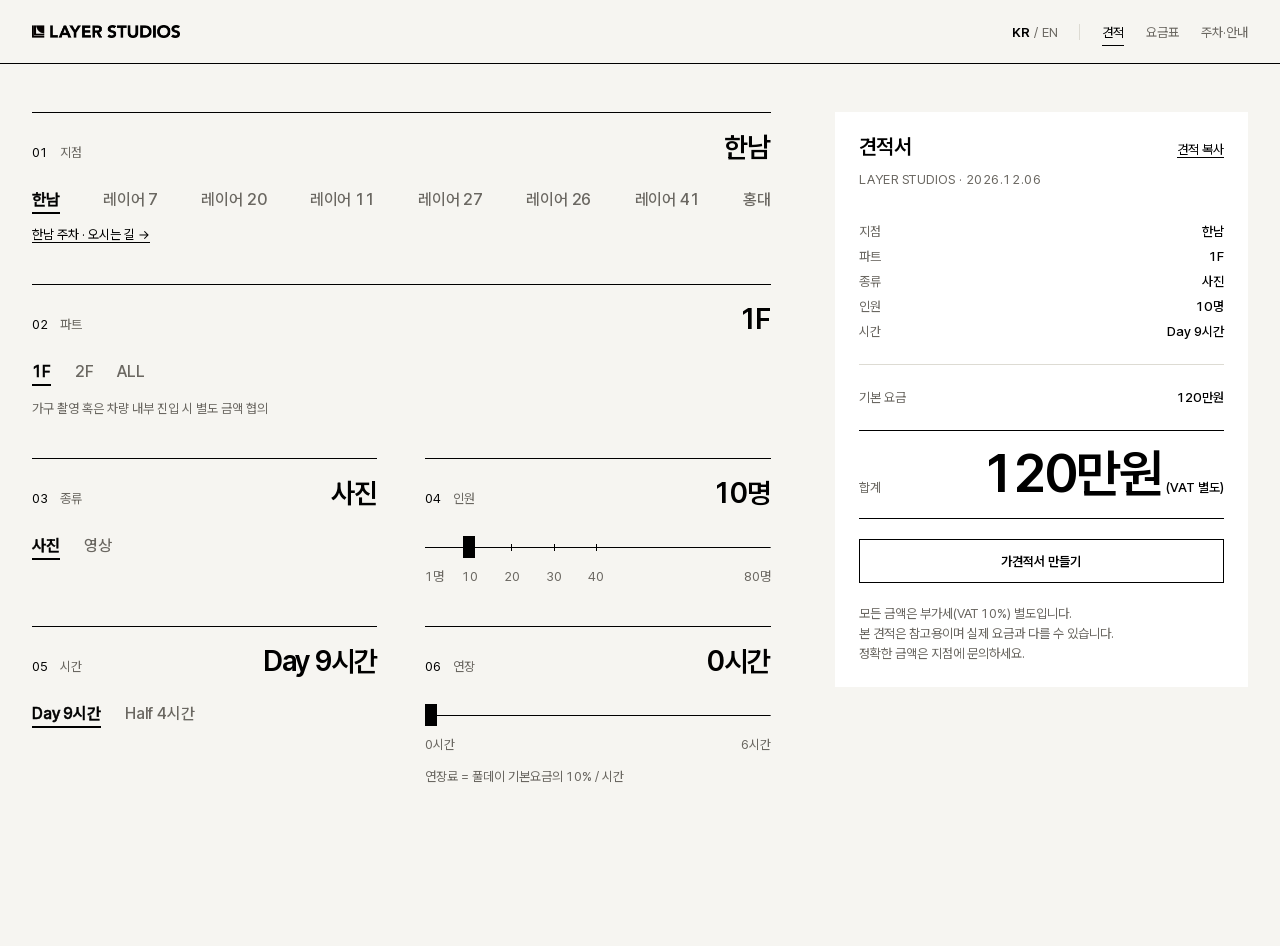
==== commit 79392494: "Say 합계 instead of TOTAL; paper-tone the document bars - The receipt total and the phone quote bar re" ====
--- a/index.html
+++ b/index.html
@@ -142,7 +142,7 @@
         <!-- ── 견적서 ───────────────────────────────── -->
         <aside class="dock" id="dock">
             <button class="peek" id="peek" aria-expanded="false" aria-controls="paper">
-                <span class="peek-k">Total</span>
+                <span class="peek-k" data-i18n="sum">합계</span>
                 <span class="peek-v" id="peek-v">120만원</span>
                 <span class="peek-cue" id="peek-cue">견적서</span>
             </button>
@@ -170,11 +170,27 @@
 
     <div class="dock-scrim" id="dock-scrim"></div>
 
+    <!-- 채널톡 문의 — 메인 사이트(plusjun.com) 오른쪽 아래 버튼(.layer-chat-btn)과 같은 모양·같은 채널.
+         채널톡이 준비되면 나타난다 (app.js) -->
+    <button type="button" class="chat" id="chat-btn" hidden aria-label="채널톡 문의">
+        <svg class="chat-bubble" viewBox="0 0 24 24" fill="none" stroke="currentColor" stroke-width="1.6" stroke-linejoin="round" aria-hidden="true">
+            <path d="M4 5.5A1.5 1.5 0 0 1 5.5 4h9M20 9.5v5a1.5 1.5 0 0 1-1.5 1.5H11l-4.5 4v-4h-1A1.5 1.5 0 0 1 4 14.5v-9"/>
+            <circle cx="19" cy="5" r="1.6" fill="currentColor" stroke="none"/>
+            <circle class="chat-ring" cx="19" cy="5" r="1.6" stroke-width="1"/>
+        </svg>
+        <svg class="chat-x" viewBox="0 0 24 24" fill="none" stroke="currentColor" stroke-width="1.8" stroke-linecap="round" aria-hidden="true"><path d="M6 6l12 12M18 6L6 18"/></svg>
+        <span class="chat-badge"></span>
+    </button>
+
     <!-- ── 가견적서 — 화면 전체를 덮는 A4 문서. 인쇄하면 이 종이만 나온다 ── -->
-    <div class="doc" id="doc" hidden role="dialog" aria-modal="true" aria-labelledby="doc-print">
+    <div class="doc" id="doc" hidden role="dialog" aria-modal="true" aria-labelledby="doc-pdf">
         <div class="doc-bar">
             <button data-doc-close data-i18n="doc_close">닫기</button>
-            <button class="doc-go" id="doc-print" data-doc-print data-i18n="doc_print">PDF로 저장 / 인쇄</button>
+            <span class="doc-acts">
+                <button class="doc-print" data-doc-print data-i18n="doc_print">인쇄</button>
+                <!-- 인쇄 창을 거치지 않고 PDF 파일을 바로 받는다 — 브라우저가 찍는 머리글·바닥글이 없다 (app.js downloadPdf) -->
+                <button class="doc-go" id="doc-pdf" data-doc-pdf data-i18n="doc_pdf">PDF 미리보기</button>
+            </span>
         </div>
         <!-- 좁은 화면에서만 보이는 입력 칸. 아래 종이는 축소된 미리보기라 여기서 적는다 -->
         <form class="doc-form" id="doc-form" onsubmit="return false">
@@ -184,6 +200,18 @@
         </form>
         <!-- 종이는 늘 A4 폭(794px)으로 짜고, 화면이 좁으면 통째로 축소한다 (app.js fitDoc) -->
         <div class="doc-fit" id="doc-fit"><article class="doc-page" id="doc-page"></article></div>
+
+        <!-- PDF 미리보기 — 저장될 그림을 그대로 보여 주고, 확인한 뒤 다운로드한다 (app.js openPdfPreview) -->
+        <div class="pdf-prev" id="pdf-prev" hidden role="dialog" aria-modal="true">
+            <div class="doc-bar">
+                <button data-prev-close data-i18n="prev_back">← 수정하기</button>
+                <span class="doc-acts">
+                    <span class="prev-note" data-i18n="prev_note">이 모양 그대로 저장됩니다</span>
+                    <button class="doc-go" id="pdf-save" data-pdf-save data-i18n="prev_save">다운로드</button>
+                </span>
+            </div>
+            <div class="pdf-prev-body" id="pdf-prev-body"></div>
+        </div>
     </div>
 
     <script src="engine.js"></script>
--- a/style.css
+++ b/style.css
@@ -1315,6 +1315,142 @@
 }
 
 /* ═══════════════════════════════════════════
+   채널톡 문의 버튼 — 메인 사이트(plusjun.com)의 .layer-chat-btn과 같은 모양:
+   반투명 흰 네모 + 흐림 효과 + 1px 테두리, 검정 선 아이콘(말풍선 · 퍼지는 점).
+   올리면 검정으로 뒤집히고, 상담창이 열려 있으면 검정 바탕에 X.
+   휴대폰에서는 하단 견적 바 바로 위, 견적서를 펼치면 그 뒤로 가려진다.
+   ═══════════════════════════════════════════ */
+.chat {
+    position: fixed;
+    right: var(--gutter);
+    bottom: calc(var(--peek-h) + var(--sp-m) + env(safe-area-inset-bottom, 0px));
+    z-index: 140;
+    display: flex;
+    align-items: center;
+    justify-content: center;
+    width: 44px;
+    height: 44px;
+    padding: 0;
+    border: 0;
+    border-radius: 0;
+    background: rgba(255, 255, 255, .72);
+    color: var(--black);
+    -webkit-backdrop-filter: blur(12px) saturate(1.4);
+    backdrop-filter: blur(12px) saturate(1.4);
+    box-shadow: inset 0 0 0 1px rgba(0, 0, 0, .12);
+    transition: background .2s, color .2s, box-shadow .2s;
+}
+
+.chat:hover,
+.chat:focus-visible,
+.chat.is-open {
+    background: var(--black);
+    color: var(--white);
+    box-shadow: inset 0 0 0 1px var(--black);
+    outline: none;
+}
+
+.chat svg {
+    display: block;
+    width: 22px;
+    height: 22px;
+}
+
+.chat .chat-x,
+.chat.is-open .chat-bubble {
+    display: none;
+}
+
+.chat.is-open .chat-x {
+    display: block;
+}
+
+/* 채널톡 자체 버튼은 쓰지 않는다 — 상담창을 열면 둥근 회색 X로 나타나 위 버튼을 덮으므로
+   메인 사이트처럼 통째로 숨긴다 */
+#ch-plugin-entry {
+    display: none !important;
+}
+
+/* 말풍선 오른쪽 위의 점이 천천히 퍼진다 */
+.chat .chat-ring {
+    transform-box: fill-box;
+    transform-origin: center;
+    animation: chat-pulse 1.8s ease-out infinite;
+}
+
+@keyframes chat-pulse {
+    0% {
+        transform: scale(1);
+        opacity: .9;
+    }
+
+    70%,
+    100% {
+        transform: scale(2.6);
+        opacity: 0;
+    }
+}
+
+@media (prefers-reduced-motion: reduce) {
+    .chat .chat-ring {
+        animation: none;
+        opacity: 0;
+    }
+}
+
+/* 휴대폰 — 메인 사이트 휴대폰 크기와 같게 한 단계 작게 */
+@media (max-width: 767px) {
+    .chat {
+        width: 42px;
+        height: 42px;
+    }
+
+    .chat svg {
+        width: 20px;
+        height: 20px;
+    }
+}
+
+/* 안 읽은 답장 수 — 검정 네모 배지 */
+.chat .chat-badge {
+    position: absolute;
+    top: -7px;
+    right: -7px;
+    display: none;
+    min-width: 18px;
+    height: 18px;
+    padding: 0 5px;
+    background: var(--black);
+    color: var(--white);
+    font-size: 11px;
+    font-weight: 600;
+    line-height: 18px;
+    text-align: center;
+}
+
+.chat.has-unread .chat-badge {
+    display: block;
+}
+
+/* 안내 화면에는 하단 바가 없다 — 화면 아래 여백에 맞춘다 */
+.workbench.is-info ~ .chat {
+    bottom: calc(var(--sp-m) + env(safe-area-inset-bottom, 0px));
+}
+
+/* 가견적서를 여는 동안에는 숨긴다 */
+body.doc-open .chat {
+    display: none;
+}
+
+@media (min-width: 900px) {
+    .chat,
+    .workbench.is-info ~ .chat {
+        right: var(--gutter);
+        bottom: var(--gutter);
+    }
+}
+
+/* ═══════════════════════════════════════════
    가견적서 — 견적서의 버튼, 화면을 덮는 A4 문서, 인쇄
    ═══════════════════════════════════════════ */
 
@@ -1360,7 +1496,7 @@
     gap: var(--sp-m);
     height: var(--header-h);
     padding: 0 var(--gutter);
-    background: var(--white);
+    background: var(--page);   /* 사이트 헤더와 같은 종이색 */
     border-bottom: 1px solid var(--black);
     font-size: var(--fs-ui);
 }
@@ -1374,6 +1510,92 @@
     background: var(--black);
     color: var(--white);
     font-weight: var(--w);
+}
+
+.doc-bar .doc-go:disabled {
+    opacity: .6;
+    cursor: progress;
+}
+
+/* 인쇄(글자) · PDF 다운로드(검정 버튼) */
+.doc-acts {
+    display: flex;
+    align-items: center;
+    gap: var(--sp-xs);
+}
+
+.doc-bar .doc-print {
+    padding: 0 var(--sp-s);
+    text-decoration: underline;
+    text-underline-offset: 3px;
+}
+
+/* PDF 미리보기 — 가견적서 위를 덮는다. 같은 띠(돌아가기 · 다운로드), 같은 회색 바탕 위에
+   저장될 그림 한 장 */
+.pdf-prev {
+    position: fixed;
+    inset: 0;
+    z-index: 5;
+    overflow-y: auto;
+    -webkit-overflow-scrolling: touch;
+    background: #eae9e5;
+    padding-bottom: var(--sp-2xl);
+}
+
+.pdf-prev-body {
+    max-width: calc(794px + var(--gutter) * 2);
+    margin: var(--sp-l) auto 0;
+    padding: 0 var(--gutter);
+}
+
+.pdf-prev-body img {
+    display: block;
+    width: 100%;
+    height: auto;
+    background: var(--white);
+    box-shadow: 0 1px 2px rgba(0, 0, 0, .04), 0 12px 40px rgba(0, 0, 0, .07);
+}
+
+.prev-note {
+    margin-right: var(--sp-s);
+    color: var(--grey);
+}
+
+@media (max-width: 767px) {
+    .pdf-prev-body {
+        margin-top: var(--sp-s);
+    }
+}
+
+/* 아주 좁은 화면에서는 안내 문구를 뺀다 */
+@media (max-width: 480px) {
+    .prev-note {
+        display: none;
+    }
+}
+
+/* PDF로 뜰 때(app.js renderPdfCanvas) — 인쇄본과 같게: 그림자·둥근 모서리 없이, 입력 칸은 글자로,
+   비워 둔 선택 항목(촬영 예정일·비고)과 수신이 빌 때의 '귀하'는 뺀다 */
+.doc-page.pdf-render {
+    margin: 0;
+    border-radius: 0;
+    box-shadow: none;
+    /* 화면은 숫자 폭을 고정(tabular-nums)하는데, 그림으로 뜨는 도구는 이를 못 그려 숫자 뒤마다
+       틈이 생긴다('10 %') — PDF에서는 보통 숫자로 짠다 */
+    font-variant-numeric: normal;
+}
+
+.pdf-render .is-empty[data-opt-field],
+.pdf-render .dc-to.is-empty span {
+    display: none;
+}
+
+.pdf-render .pdf-val {
+    white-space: pre-wrap;
+}
+
+.pdf-render .dc-to .pdf-val {
+    flex: 1;
 }
 
 /* 종이 — A4 비율(794 × 1123px = 210 × 297mm). 넓은 여백, 가는 선, 큰 제목 하나.
@@ -1704,13 +1926,16 @@
 
 /* 인쇄 — 종이만 남긴다. 휴대폰에서 뽑아도 A4 두 단 배치로 나온다 */
 @media print {
+    /* 브라우저는 인쇄 여백 자리에 제목·주소·쪽 번호·날짜를 찍는다. 여백을 0으로 두면 찍을 자리가
+       없어 나오지 않는다 — 대신 종이 안쪽 여백(.doc-page padding 10mm)으로 같은 여백을 만든다 */
     @page {
         size: A4;
-        margin: 10mm;
+        margin: 0;
     }
 
     html,
     body {
+        margin: 0;
         background: #fff;
         padding: 0 !important;
         min-height: 0;
@@ -1729,7 +1954,8 @@
     }
 
     .doc-bar,
-    .doc-form {
+    .doc-form,
+    .pdf-prev {
         display: none !important;
     }
 
@@ -1739,15 +1965,15 @@
         margin: 0;
     }
 
-    /* 한 장을 꽉 채워 바닥글이 종이 아래에 오게 한다 (297mm − 여백 20mm, 넘침 방지로 조금 덜).
-       줄 단위만 pt로 바꾸면 간격이 모두 따라온다 */
+    /* 한 장을 꽉 채워 바닥글이 종이 아래에 오게 한다 (297mm, 넘침 방지로 5mm 덜).
+       안쪽 여백 10mm가 종이 여백이다. 줄 단위만 pt로 바꾸면 간격이 모두 따라온다 */
     .doc-page {
         --u: 13.5pt;
         --dc-col: 51%;
         width: auto;
-        min-height: 272mm;
+        min-height: 292mm;
         margin: 0;
-        padding: 0;
+        padding: 10mm;
         transform: none !important;
         border-radius: 0;
         box-shadow: none;
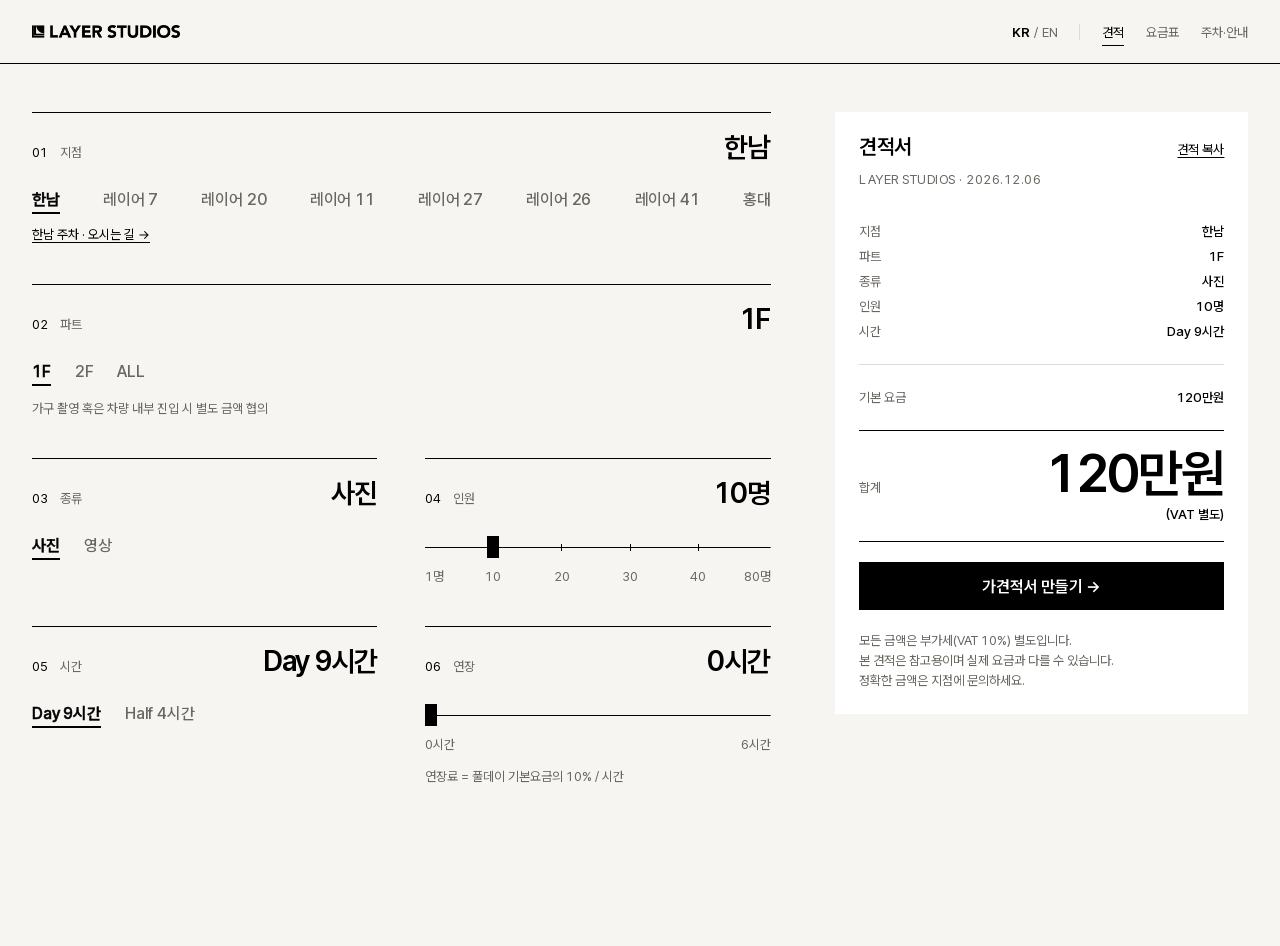
==== commit fe83bc53: "Fix rate-table overflow and polish the quote UI across widths Rate sheet - Hovering the selected (bl" ====
--- a/index.html
+++ b/index.html
@@ -75,8 +75,9 @@
                 <div class="row-h"><span class="row-n">04</span><span data-i18n="row_personnel">인원</span><em id="v-personnel">10명</em></div>
                 <div class="slider">
                     <div class="track">
-                        <input type="range" data-rng="personnel" id="rng-personnel" min="1" max="80" value="10" step="1"
-                            aria-label="촬영 인원">
+                        <input type="range" data-rng="personnel" id="rng-personnel" min="0" max="1000" value="185" step="1"
+                            aria-label="촬영 인원" aria-valuemin="1" aria-valuemax="80" aria-valuenow="10" aria-valuetext="10명">
+                        <!-- 위치 0–1000 ↔ 인원 1–80명: 앞 80%가 1–40명 (app.js personnelFrac). value 185 = 10명 -->
                         <!-- 요금이 바뀌는 인원 구간의 끝. app.js renderTicks가 지점별로 채운다 -->
                         <div class="ticks" id="ticks-personnel" aria-hidden="true"></div>
                     </div>
--- a/style.css
+++ b/style.css
@@ -108,6 +108,34 @@
     outline-offset: 3px;
 }
 
+/* 키보드 포커스가 안 보이던 곳들 */
+/* 슬라이더 — .slider input의 outline:none이 위 규칙을 이겨 포커스 표시가 없었다 */
+.slider input[type=range]:focus-visible {
+    outline: 2px solid var(--black);
+    outline-offset: 2px;
+}
+
+/* 검정 버튼 — 링이 글자색(흰색)을 따라가 흰 종이·종이색 위에서 보이지 않았다 */
+.rc-doc:focus-visible,
+.doc-bar .doc-go:focus-visible {
+    outline-color: var(--black);
+}
+
+/* 하단 바는 화면 끝에 붙어 바깥 링이 안 보인다 — 바 안쪽에 흰 링 */
+.peek:focus-visible {
+    outline-offset: -4px;
+}
+
+/* 요금표 칸 (Tab으로 오는 칸) — 칸 안쪽에 링. 선택된 검정 칸에서는 흰 링 */
+.sh-t td[data-row]:focus-visible {
+    outline: 2px solid var(--black);
+    outline-offset: -3px;
+}
+
+.sh-t td.hit:focus-visible {
+    outline-color: var(--white);
+}
+
 /* ─── Header (홈페이지와 같은 64px 고정 헤더) ───────── */
 .masthead {
     position: fixed;
@@ -222,6 +250,12 @@
     transform: scaleX(1);
 }
 
+/* 언어 전환의 세로 실선은 위 호버 규칙에서 빼낸다 — scaleX(1)이 translateY(-50%)를 덮어써
+   마우스를 올리면(터치 기기는 탭한 뒤에도) 실선이 8px 아래로 내려갔다 */
+.mh-nav .mh-lang:hover::after {
+    transform: translateY(-50%);
+}
+
 /* ─── Workbench ────────────────────────────── */
 .workbench {
     padding: 0 var(--gutter);
@@ -473,7 +507,7 @@
     justify-content: space-between;
     margin-top: var(--sp-xs);
     font-size: var(--fs-ui);
-    text-transform: uppercase;
+    /* 대문자로 바꾸지 않는다 — 영어 단위(1 ppl, 6h)가 '1 PPL', '6H'가 되어 바로 위 현재값('10 ppl')과 달라졌다 */
     color: var(--grey);
 }
 
@@ -630,9 +664,16 @@
     border-right: 1px solid var(--line);
 }
 
-/* 머리 아래 검정 줄이 파트 열까지 이어지게 */
+/* 머리 아래 검정 줄이 파트 열까지 이어지게.
+   왼쪽 위 칸의 '인원'은 인원 구간 머리 줄의 이름 — 그 줄과 같은 높이·크기·색으로 바닥에 붙인다 */
 .sh-t .sh-corner {
     border-bottom: 1px solid var(--black);
+    vertical-align: bottom;
+    padding-bottom: 10px;
+    font-size: var(--fs-ui);
+    font-weight: 400;
+    letter-spacing: 0;
+    color: var(--grey);
 }
 
 /* 두 그룹이 한 표에 있을 때 — 사이에 세로 실선 */
@@ -646,7 +687,9 @@
     transition: background .2s var(--ease);
 }
 
-.sh-t td[data-row]:hover {
+/* 선택 칸(.hit)은 빼야 한다 — 이 규칙이 .hit보다 우선이라, 검정 칸 위에 마우스를 올리면
+   바탕만 연회색이 되고 흰 숫자가 사라졌다 */
+.sh-t td[data-row]:not(.hit):hover {
     background: #eceae4;
 }
 
@@ -839,10 +882,11 @@
     text-align: left;
 }
 
+/* 검정 바 위 라벨 — 종이용 --grey는 검정 위에서 3.7:1이라 옅은 회색(9.4:1)을 쓴다 */
 .peek-k {
     font-size: var(--fs-ui);
     text-transform: uppercase;
-    color: var(--grey);
+    color: var(--grey-off);
 }
 
 .peek-v {
@@ -903,8 +947,10 @@
     padding: 0 var(--gutter) calc(var(--sp-xl) + env(safe-area-inset-bottom, 0px));
 }
 
+/* 합계 글자 크기의 기준 폭 (.rc-total-v의 cqi) */
 .paper-in {
     padding-top: var(--sp-l);
+    container-type: inline-size;
 }
 
 /* 제목 왼쪽, '견적 복사' 오른쪽 */
@@ -981,19 +1027,34 @@
     color: var(--grey);
 }
 
+/* VAT 표기는 모든 폭에서 금액 아래 줄 — 금액 옆에 두면 영어 여덟 자리(₩12,000,000)가
+   좁은 폰과 데스크톱 견적서에서 오른쪽으로 넘쳤다 */
 .rc-vat {
-    margin-left: .3em;
+    display: block;
+    margin-top: 10px;
     font-size: var(--fs-ui);
     font-weight: var(--w-mid);
     letter-spacing: 0;
-}
-
+    line-height: 1;
+    text-align: right;
+}
+
+/* 합계 글자 크기는 견적서 폭(.paper-in, container)에 맞춘다 — 가장 긴 금액이 라벨 옆에
+   들어가는 크기에서, 휴대폰·태블릿은 40px, 데스크톱은 52px(--total-max)에서 멈춘다.
+   한국어 '9,999만원'은 4.3em + 라벨 '합계'와 간격 44px,
+   영어 '₩12,000,000'은 6.1em(숫자 고정폭) + 'TOTAL'과 간격 56px */
 .rc-total-v {
-    font-size: var(--fs-title-m);
+    --total-max: 40px;
+    font-size: var(--total-max);
+    font-size: min(var(--total-max), calc((100cqi - 44px) / 4.3));
     font-weight: var(--w);
     letter-spacing: -0.035em;
     line-height: .9;
     white-space: nowrap;
+}
+
+:lang(en) .rc-total-v {
+    font-size: min(var(--total-max), calc((100cqi - 56px) / 6.1));
 }
 
 /* 산출 불가일 때만 사유를 보여준다. 평소에는 비어 있고 숨긴다. */
@@ -1049,6 +1110,22 @@
     }
 }
 
+/* 아이패드 세로·가로 폰(768–899px) — 배치는 휴대폰(한 단 + 하단 시트)인데 휴대폰 규칙(≤767)이
+   닿지 않아 빠진 것들을 채운다 */
+@media (min-width: 768px) and (max-width: 899px) {
+    /* 첫 행의 선이 헤더 선에 붙어 두꺼운 이중선이 되지 않게 (휴대폰과 같은 숨) */
+    .workbench {
+        padding-top: var(--sp-l);
+    }
+
+    /* 시트가 화면 폭 전체로 펼쳐지면 항목 이름과 값이 700px 넘게 떨어진다 —
+       데스크톱 견적서(최대 420px)와 비슷한 폭에서 멈추고 가운데에 둔다 */
+    .paper-in {
+        max-width: 480px;
+        margin: 0 auto;
+    }
+}
+
 @media (max-width: 767px) {
     :root {
         --gutter: var(--gutter-m);
@@ -1075,14 +1152,6 @@
         height: 26px;
     }
 
-    /* 견적서 합계 — 화면 폭에 맞춰 키운다. 영어 금액(₩11,200,000)은 길어서 한 단계 작게 */
-    .rc-total-v {
-        font-size: min(40px, 10.5vw);
-    }
-
-    :lang(en) .rc-total-v {
-        font-size: min(30px, 8vw);
-    }
 
     .mh-logo img {
         height: 11px;
@@ -1151,6 +1220,18 @@
     .mh-lang .on,
     .mh-lang i {
         display: none;
+    }
+
+    /* 하단 바: 영어 여덟 자리 합계(₩15,600,000 (+VAT))면 오른쪽 'QUOTE ↑'가 화면 밖으로 밀린다 —
+       영어 금액만 한 단계 줄인다 */
+    :lang(en) .peek-v {
+        font-size: 18px;
+    }
+
+    /* 요금표 파트 이름이 긴 지점(레이어41 'ABC (1+2+3F)')은 표가 20px 넘친다 —
+       괄호 앞에서 두 줄로 내려 파트 열을 좁힌다 */
+    .sh-t tbody th {
+        white-space: normal;
     }
 }
 
@@ -1195,13 +1276,8 @@
         display: inline;
     }
 
-    .sh-desk {
-        display: block;
-    }
-
-    .sh-mob {
-        display: none;
-    }
+    /* 사진 | 영상 한 표(.sh-desk)는 1180px부터 — 900–1179px에서는 왼쪽 단이 450–620px라
+       열한 칸짜리 한 표가 최대 140px 넘쳐 영상 열이 잘렸다. 그 폭에서는 따로 쌓은 표를 쓴다 */
 
     /* 안내: 견적서 없이 한 단. 주소처럼 짧은 항목은 라벨과 값을 한 줄에 둔다 */
     .workbench.is-info {
@@ -1269,8 +1345,10 @@
         padding-top: var(--sp-l);
     }
 
+    /* 데스크톱 견적서(320–420px)의 합계는 52px까지 — 한국어는 늘 52px,
+       영어 여덟 자리는 좁은 종이에서 줄어든다 (계산은 기본 .rc-total-v) */
     .rc-total-v {
-        font-size: var(--fs-title);
+        --total-max: var(--fs-title);
     }
 
     .dock-scrim {
@@ -1284,6 +1362,15 @@
     :root {
         --fs-table: 15px;
         --fs-menu: 13px;
+    }
+
+    /* 요금표: 왼쪽 단이 충분히 넓어져서 원본처럼 사진 | 영상을 한 표에 */
+    .sh-desk {
+        display: block;
+    }
+
+    .sh-mob {
+        display: none;
     }
 
     .controls {
@@ -1333,11 +1420,14 @@
     padding: 0;
     border: 0;
     border-radius: 0;
-    background: rgba(255, 255, 255, .72);
+    /* 메인 사이트는 사진 위에 떠서 반투명 흰색(.72)·옅은 테두리(.12)로 충분하지만, 견적표는 바탕이
+       거의 같은 종이색이라 묻힌다 — 모양은 그대로 두고 흰색을 진하게, 테두리를 한 단계 진하게,
+       아래로 옅은 그림자를 더해 바탕에서 떠 보이게 한다 */
+    background: rgba(255, 255, 255, .92);
     color: var(--black);
     -webkit-backdrop-filter: blur(12px) saturate(1.4);
     backdrop-filter: blur(12px) saturate(1.4);
-    box-shadow: inset 0 0 0 1px rgba(0, 0, 0, .12);
+    box-shadow: inset 0 0 0 1px rgba(0, 0, 0, .22), 0 4px 14px rgba(0, 0, 0, .08);
     transition: background .2s, color .2s, box-shadow .2s;
 }
 
@@ -1346,7 +1436,7 @@
 .chat.is-open {
     background: var(--black);
     color: var(--white);
-    box-shadow: inset 0 0 0 1px var(--black);
+    box-shadow: inset 0 0 0 1px var(--black), 0 4px 14px rgba(0, 0, 0, .12);
     outline: none;
 }
 
@@ -1442,6 +1532,27 @@
     display: none;
 }
 
+/* 휴대폰·태블릿: 아래로 스크롤하는 동안은 비켜 준다 (.is-away, app.js) — 버튼이 오른쪽 끝에
+   크게 놓인 선택값(한남 · 10명 · Day 9시간)과 같은 자리라 스크롤할 때마다 하나씩 덮었다.
+   위로 올리거나 맨 아래에 닿으면 돌아온다. 데스크톱은 버튼이 본문 밖 여백에 있어 그대로 둔다 */
+@media (max-width: 899px) {
+    .chat {
+        transition: background .2s, color .2s, box-shadow .2s, transform .3s var(--ease), opacity .3s var(--ease);
+    }
+
+    .chat.is-away:not(:focus-visible) {
+        transform: translateY(12px);
+        opacity: 0;
+        pointer-events: none;
+    }
+}
+
+@media (max-width: 899px) and (prefers-reduced-motion: reduce) {
+    .chat.is-away:not(:focus-visible) {
+        transform: none;
+    }
+}
+
 @media (min-width: 900px) {
     .chat,
     .workbench.is-info ~ .chat {
@@ -1454,21 +1565,28 @@
    가견적서 — 견적서의 버튼, 화면을 덮는 A4 문서, 인쇄
    ═══════════════════════════════════════════ */
 
-/* 견적서 아래의 버튼 — 산출 불가 상자(.rc-stamp)와 같은 1px 검정 테두리 */
+/* 견적서 아래의 버튼 — 견적을 본 다음 할 일이라 검정으로 채워 눈에 띄게 한다 */
 .rc-doc {
     display: block;
     width: 100%;
-    min-height: 44px;
+    min-height: 48px;
     margin-top: var(--u);
     border: 1px solid var(--black);
-    font-size: var(--fs-ui);
+    background: var(--black);
+    color: var(--white);
+    font-size: var(--fs-tab);
     font-weight: var(--w);
     transition: background .2s var(--ease), color .2s var(--ease);
 }
 
+/* 문서가 열린다는 표시 */
+.rc-doc::after {
+    content: " →";
+}
+
 .rc-doc:hover {
-    background: var(--black);
-    color: var(--white);
+    background: var(--white);
+    color: var(--black);
 }
 
 body.doc-open {
